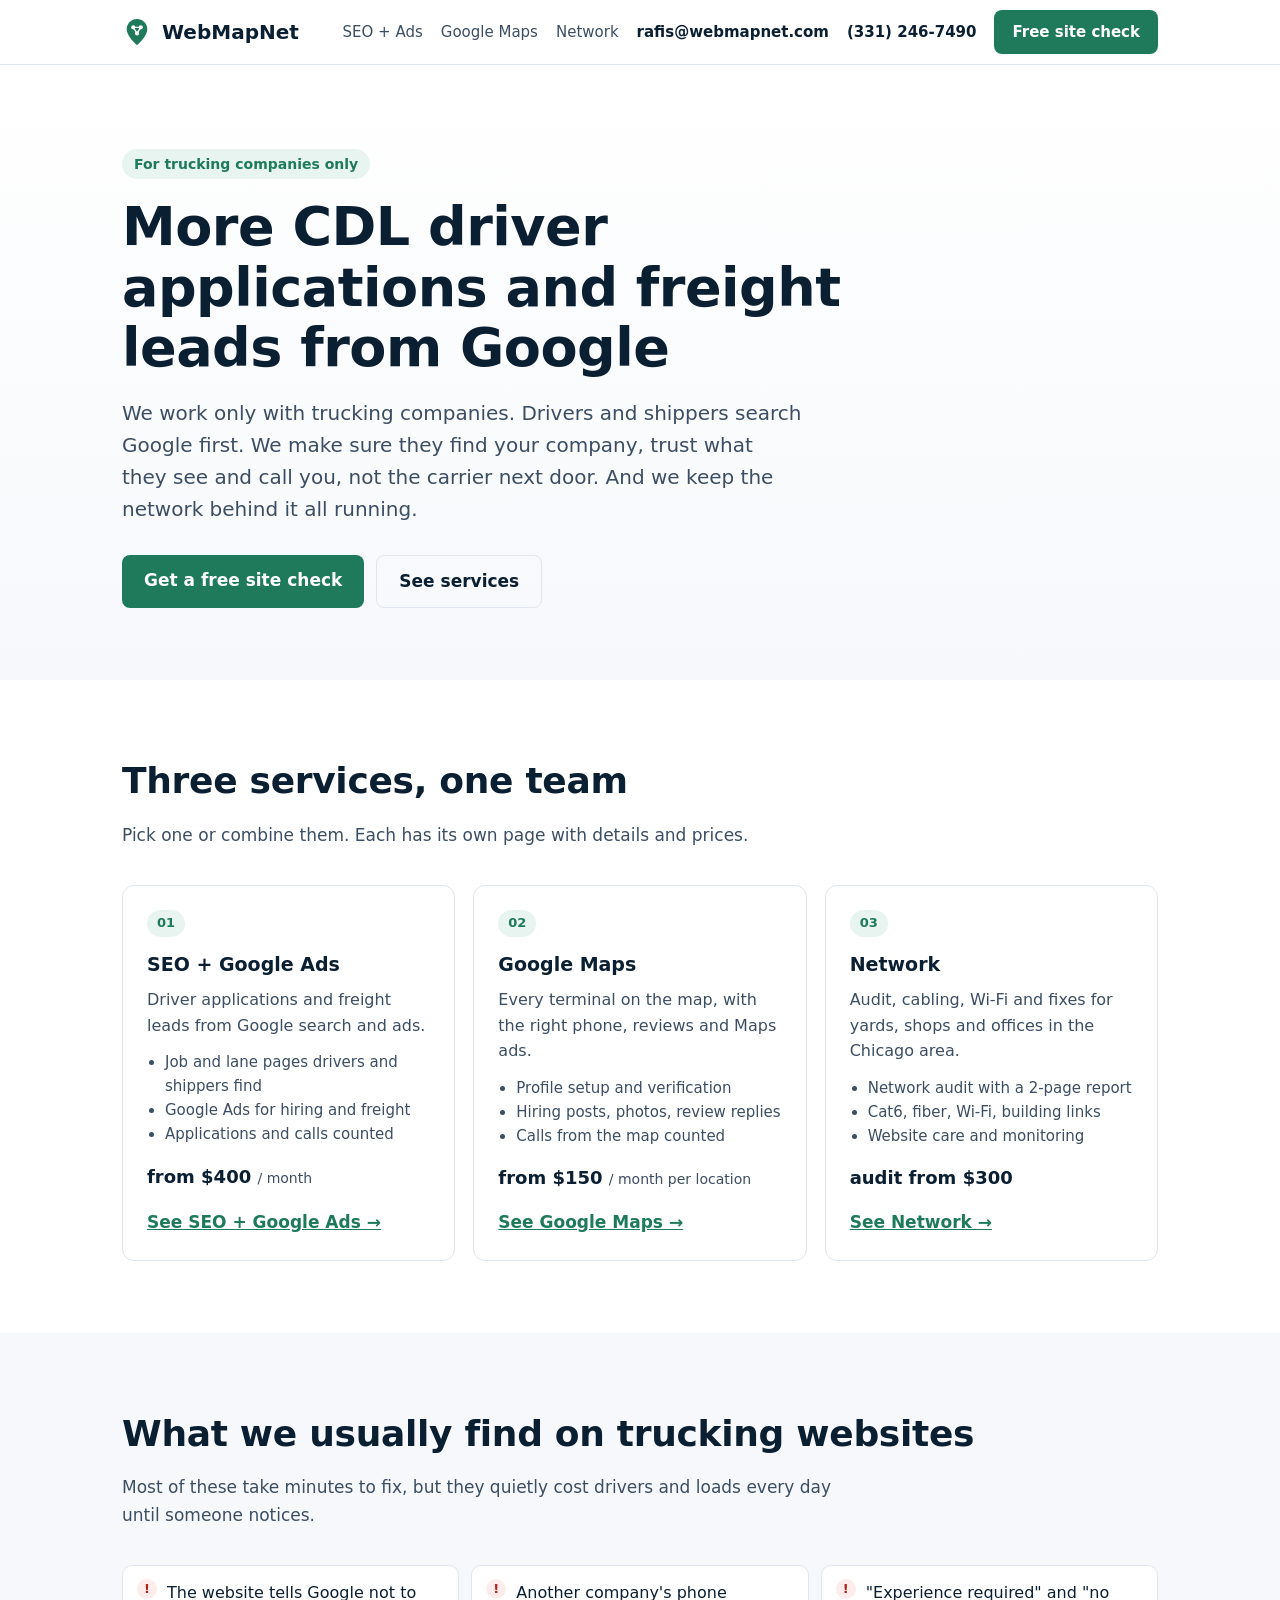
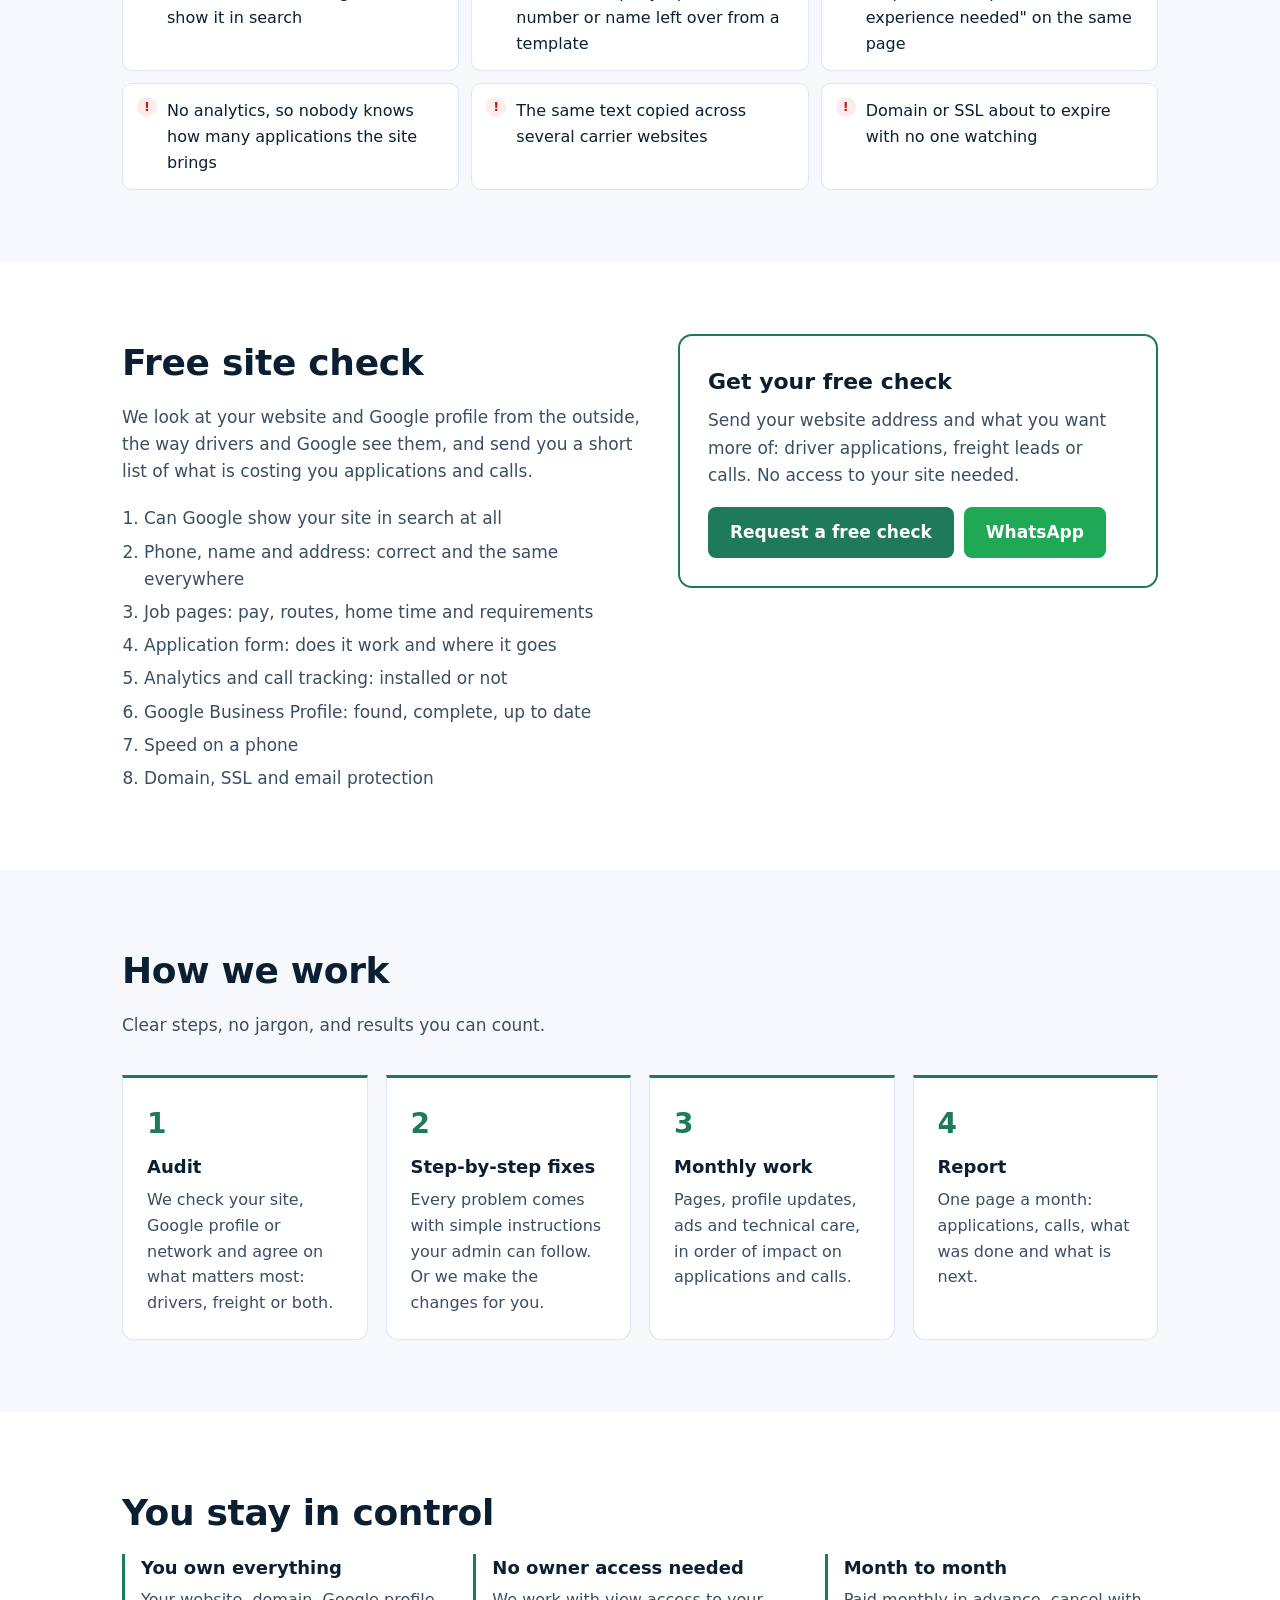
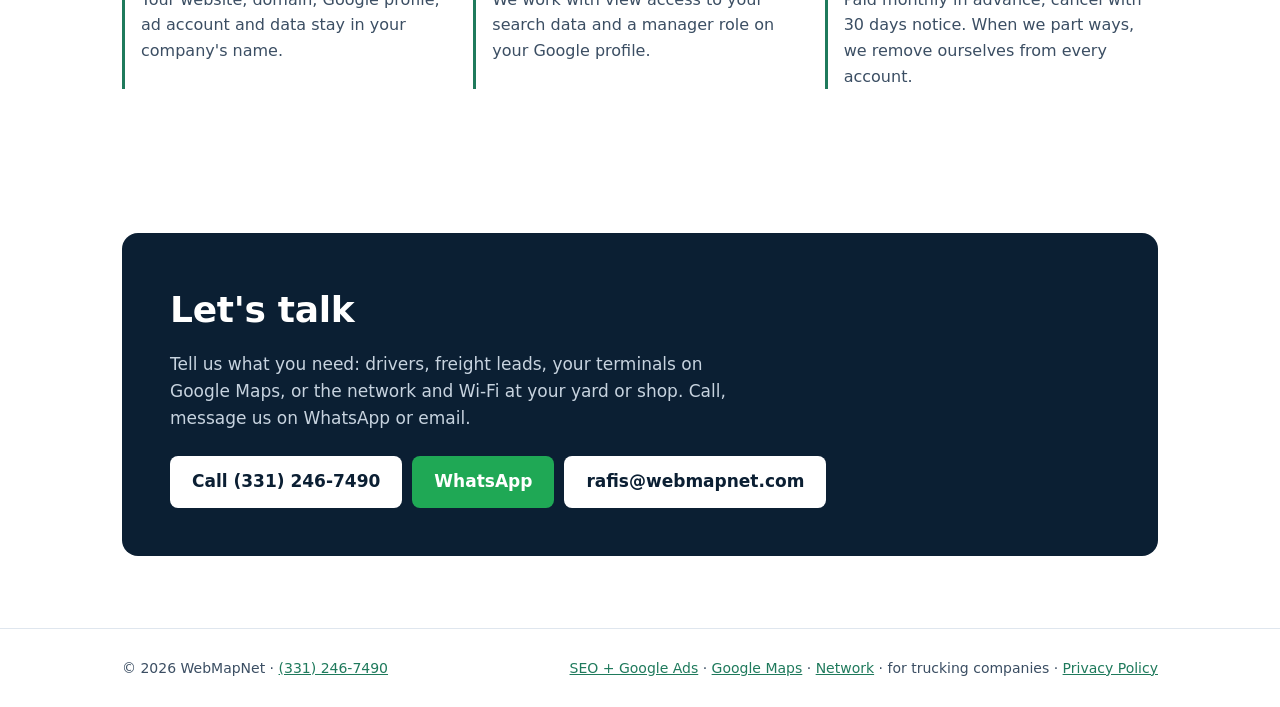
==== index.html @ e7ad620a "Split into 3 service pages (SEO + Google Ads, Google Maps, Network), Google Maps as separate service" ====
<!DOCTYPE html>
<html lang="en">
<head>
<script async src="https://www.googletagmanager.com/gtag/js?id=G-Y533SJLC1R"></script>
<script>
  window.dataLayer = window.dataLayer || [];
  function gtag(){dataLayer.push(arguments);}
  gtag('js', new Date());
  gtag('config', 'G-Y533SJLC1R');
</script>
<meta charset="utf-8">
<meta name="viewport" content="width=device-width, initial-scale=1">
<title>WebMapNet | SEO, Google Ads, Google Maps &amp; Networks for Trucking Companies</title>
<meta name="description" content="SEO and Google Ads, Google Maps profiles and network services for trucking companies. More driver applications, freight leads and calls. Free site check.">
<link rel="canonical" href="https://webmapnet.com/">
<link rel="icon" href="/favicon.svg" type="image/svg+xml">
<link rel="stylesheet" href="/styles.css">
<meta name="theme-color" content="#0b1f33">
<meta property="og:type" content="website">
<meta property="og:url" content="https://webmapnet.com/">
<meta property="og:title" content="WebMapNet | SEO, Google Ads, Google Maps &amp; Networks for Trucking Companies">
<meta property="og:description" content="SEO and Google Ads, Google Maps profiles and network services for trucking companies. More driver applications, freight leads and calls. Free site check.">
<meta name="twitter:card" content="summary">
<script type="application/ld+json">
{
  "@context": "https://schema.org",
  "@type": "ProfessionalService",
  "@id": "https://webmapnet.com/#org",
  "name": "WebMapNet",
  "url": "https://webmapnet.com/",
  "logo": "https://webmapnet.com/favicon.svg",
  "email": "rafis@webmapnet.com",
  "telephone": "+1-331-246-7490",
  "contactPoint": {
    "@type": "ContactPoint",
    "telephone": "+1-331-246-7490",
    "contactType": "sales",
    "availableLanguage": [
      "English",
      "Russian"
    ]
  },
  "description": "Three services for trucking companies: SEO and Google Ads for CDL driver applications and freight leads; Google Maps profiles and Maps ads for terminals; network audits, cabling, Wi-Fi and website care for yards, shops and offices.",
  "areaServed": [
    {
      "@type": "Country",
      "name": "United States"
    },
    {
      "@type": "AdministrativeArea",
      "name": "Chicago metropolitan area, Illinois"
    }
  ],
  "audience": {
    "@type": "BusinessAudience",
    "audienceType": "Trucking companies, motor carriers and owner-operators"
  },
  "knowsAbout": [
    "Trucking company SEO",
    "CDL driver recruiting",
    "Google Ads",
    "Google Business Profile",
    "Google Maps ads",
    "Structured cabling",
    "Wi-Fi networks",
    "Network troubleshooting",
    "Website administration"
  ],
  "makesOffer": [
    {
      "@type": "Offer",
      "itemOffered": {
        "@type": "Service",
        "name": "SEO and Google Ads",
        "url": "https://webmapnet.com/seo-google-ads/"
      }
    },
    {
      "@type": "Offer",
      "itemOffered": {
        "@type": "Service",
        "name": "Google Maps and Google Business Profile",
        "url": "https://webmapnet.com/google-maps/"
      }
    },
    {
      "@type": "Offer",
      "itemOffered": {
        "@type": "Service",
        "name": "Network audit, cabling and Wi-Fi",
        "url": "https://webmapnet.com/network/"
      }
    },
    {
      "@type": "Offer",
      "itemOffered": {
        "@type": "Service",
        "name": "Free site check"
      },
      "price": "0",
      "priceCurrency": "USD"
    }
  ]
}
</script>
</head>
<body>
<header>
  <div class="wrap nav">
    <a class="brand" href="/" aria-label="WebMapNet home">
      <svg viewBox="0 0 32 32" aria-hidden="true"><path d="M16 2c-6.1 0-11 4.8-11 10.8C5 21 16 30 16 30s11-9 11-17.2C27 6.8 22.1 2 16 2z" fill="#1f7a5c"/><circle cx="12" cy="11" r="2.2" fill="#fff"/><circle cx="20" cy="11" r="2.2" fill="#fff"/><circle cx="16" cy="17.5" r="2.2" fill="#fff"/><path d="M12 11h8M12 11l4 6.5M20 11l-4 6.5" stroke="#fff" stroke-width="1.4"/></svg>
      WebMapNet
    </a>
    <nav>
      <a href="/seo-google-ads/">SEO + Ads</a>
      <a href="/google-maps/">Google Maps</a>
      <a href="/network/">Network</a>
      <a class="phone email" href="mailto:rafis@webmapnet.com?subject=Trucking%20marketing">rafis@webmapnet.com</a>
      <a class="phone tel" href="tel:+13312467490">(331) 246-7490</a>
      <a class="btn" href="/#check">Free<span class="long"> site</span> check</a>
    </nav>
  </div>
</header>

<main>
<section class="hero">
  <div class="wrap">
    <span class="eyebrow">For trucking companies only</span>
    <h1>More CDL driver applications and freight leads from Google</h1>
    <p>We work only with trucking companies. Drivers and shippers search Google first. We make sure they find your company, trust what they see and call you, not the carrier next door. And we keep the network behind it all running.</p>
    <div class="ctas">
      <a class="btn" href="#check">Get a free site check</a>
      <a class="btn ghost" href="#services">See services</a>
    </div>
  </div>
</section>

<section id="services">
  <div class="wrap">
    <h2>Three services, one team</h2>
    <p class="lead">Pick one or combine them. Each has its own page with details and prices.</p>
    <div class="grid">
      <div class="card dircard"><span class="tag">01</span><h3>SEO + Google Ads</h3><p>Driver applications and freight leads from Google search and ads.</p><ul><li>Job and lane pages drivers and shippers find</li><li>Google Ads for hiring and freight</li><li>Applications and calls counted</li></ul><div class="price">from $400 <small>/ month</small></div><a class="more" href="/seo-google-ads/">See SEO + Google Ads &rarr;</a></div>
      <div class="card dircard"><span class="tag">02</span><h3>Google Maps</h3><p>Every terminal on the map, with the right phone, reviews and Maps ads.</p><ul><li>Profile setup and verification</li><li>Hiring posts, photos, review replies</li><li>Calls from the map counted</li></ul><div class="price">from $150 <small>/ month per location</small></div><a class="more" href="/google-maps/">See Google Maps &rarr;</a></div>
      <div class="card dircard"><span class="tag">03</span><h3>Network</h3><p>Audit, cabling, Wi-Fi and fixes for yards, shops and offices in the Chicago area.</p><ul><li>Network audit with a 2-page report</li><li>Cat6, fiber, Wi-Fi, building links</li><li>Website care and monitoring</li></ul><div class="price">audit from $300</div><a class="more" href="/network/">See Network &rarr;</a></div>
    </div>
  </div>
</section>

<section class="alt" id="finds">
  <div class="wrap">
    <h2>What we usually find on trucking websites</h2>
    <p class="lead">Most of these take minutes to fix, but they quietly cost drivers and loads every day until someone notices.</p>
    <ul class="finds">
      <li>The website tells Google not to show it in search</li>
      <li>Another company's phone number or name left over from a template</li>
      <li>"Experience required" and "no experience needed" on the same page</li>
      <li>No analytics, so nobody knows how many applications the site brings</li>
      <li>The same text copied across several carrier websites</li>
      <li>Domain or SSL about to expire with no one watching</li>
    </ul>
  </div>
</section>

<section id="check">
  <div class="wrap check">
    <div>
      <h2>Free site check</h2>
      <p class="lead" style="margin-bottom:20px">We look at your website and Google profile from the outside, the way drivers and Google see them, and send you a short list of what is costing you applications and calls.</p>
      <ol>
        <li>Can Google show your site in search at all</li>
        <li>Phone, name and address: correct and the same everywhere</li>
        <li>Job pages: pay, routes, home time and requirements</li>
        <li>Application form: does it work and where it goes</li>
        <li>Analytics and call tracking: installed or not</li>
        <li>Google Business Profile: found, complete, up to date</li>
        <li>Speed on a phone</li>
        <li>Domain, SSL and email protection</li>
      </ol>
    </div>
    <div class="box">
      <h3>Get your free check</h3>
      <p>Send your website address and what you want more of: driver applications, freight leads or calls. No access to your site needed.</p>
      <div class="btns">
        <a class="btn" href="mailto:rafis@webmapnet.com?subject=Free%20site%20check&amp;body=Website%3A%20%0AWhat%20we%20want%20more%20of%3A%20">Request a free check</a>
        <a class="btn wa" href="https://wa.me/13312467490?text=Hi%20WebMapNet%2C%20I%27d%20like%20a%20free%20site%20check.%20Website%3A%20" target="_blank" rel="noopener">WhatsApp</a>
      </div>
    </div>
  </div>
</section>

<section class="alt" id="how">
  <div class="wrap">
    <h2>How we work</h2>
    <p class="lead">Clear steps, no jargon, and results you can count.</p>
    <div class="steps">
      <div class="step"><h3>Audit</h3><p>We check your site, Google profile or network and agree on what matters most: drivers, freight or both.</p></div>
      <div class="step"><h3>Step-by-step fixes</h3><p>Every problem comes with simple instructions your admin can follow. Or we make the changes for you.</p></div>
      <div class="step"><h3>Monthly work</h3><p>Pages, profile updates, ads and technical care, in order of impact on applications and calls.</p></div>
      <div class="step"><h3>Report</h3><p>One page a month: applications, calls, what was done and what is next.</p></div>
    </div>
  </div>
</section>

<section>
  <div class="wrap">
    <h2>You stay in control</h2>
    <div class="promise">
      <div><h3>You own everything</h3><p>Your website, domain, Google profile, ad account and data stay in your company's name.</p></div>
      <div><h3>No owner access needed</h3><p>We work with view access to your search data and a manager role on your Google profile.</p></div>
      <div><h3>Month to month</h3><p>Paid monthly in advance, cancel with 30 days notice. When we part ways, we remove ourselves from every account.</p></div>
    </div>
  </div>
</section>

<section id="contact">
  <div class="wrap">
    <div class="contact">
      <div>
        <h2>Let's talk</h2>
        <p>Tell us what you need: drivers, freight leads, your terminals on Google Maps, or the network and Wi-Fi at your yard or shop. Call, message us on WhatsApp or email.</p>
      </div>
      <div class="btns">
        <a class="btn" href="tel:+13312467490">Call (331) 246-7490</a>
        <a class="btn wa" href="https://wa.me/13312467490?text=Hi%20WebMapNet%2C%20" target="_blank" rel="noopener">WhatsApp</a>
        <a class="btn" href="mailto:rafis@webmapnet.com?subject=Trucking%20marketing">rafis@webmapnet.com</a>
      </div>
    </div>
  </div>
</section>
</main>
<div class="mbar"><a class="btn call" href="tel:+13312467490">Call</a><a class="btn wa" href="https://wa.me/13312467490?text=Hi%20WebMapNet%2C%20" target="_blank" rel="noopener">WhatsApp</a><a class="btn ghost" href="mailto:rafis@webmapnet.com?subject=Trucking%20marketing">Email</a></div>

<footer>
  <div class="wrap">
    <span>&copy; 2026 WebMapNet &middot; <a href="tel:+13312467490">(331) 246-7490</a></span>
    <span><a href="/seo-google-ads/">SEO + Google Ads</a> &middot; <a href="/google-maps/">Google Maps</a> &middot; <a href="/network/">Network</a> &middot; for trucking companies &middot; <a href="/privacy">Privacy Policy</a></span>
  </div>
</footer>
<script src="/site.js" defer></script>
</body>
</html>
---- styles.css ----
:root{--ink:#0b1f33;--ink2:#3b4e63;--line:#dfe6ee;--bg:#f6f8fb;--acc:#1f7a5c;--acc2:#e8f4ef;--w:1080px}
*{box-sizing:border-box}
html{scroll-behavior:smooth}
body{margin:0;font:17px/1.6 system-ui,-apple-system,"Segoe UI",Roboto,Helvetica,Arial,sans-serif;color:var(--ink);background:#fff}
a{color:var(--acc)}
.wrap{max-width:var(--w);margin:0 auto;padding:0 22px}
header{position:sticky;top:0;background:rgba(255,255,255,.95);border-bottom:1px solid var(--line);z-index:5}
.nav{display:flex;align-items:center;justify-content:space-between;height:64px}
.brand{display:flex;align-items:center;gap:10px;font-weight:700;font-size:20px;color:var(--ink);text-decoration:none}
.brand svg{width:30px;height:30px}
.nav nav a{color:var(--ink2);text-decoration:none;margin-left:18px;font-size:15px}
.nav nav a.btn{color:#fff}
.btn{display:inline-block;background:var(--acc);color:#fff;text-decoration:none;padding:12px 22px;border-radius:8px;font-weight:600}
.btn.ghost{background:transparent;color:var(--ink);border:1px solid var(--line)}
.hero{padding:84px 0 72px;background:linear-gradient(180deg,#fff 0%,var(--bg) 100%)}
.eyebrow{display:inline-block;font-size:14px;font-weight:600;color:var(--acc);background:var(--acc2);border-radius:20px;padding:4px 12px;margin-bottom:18px}
.hero h1{font-size:clamp(34px,5vw,54px);line-height:1.12;margin:0 0 18px;max-width:840px;letter-spacing:-.5px}
.hero p{font-size:20px;color:var(--ink2);max-width:680px;margin:0 0 30px}
.hero .ctas{display:flex;gap:12px;flex-wrap:wrap}
section{padding:72px 0}
section.alt{background:var(--bg)}
h2{font-size:clamp(26px,3.4vw,36px);margin:0 0 12px;letter-spacing:-.3px}
.lead{color:var(--ink2);max-width:720px;margin:0 0 36px}
.grid{display:grid;gap:18px;grid-template-columns:repeat(auto-fit,minmax(min(290px,100%),1fr))}
.card{background:#fff;border:1px solid var(--line);border-radius:12px;padding:24px;display:flex;flex-direction:column}
.card h3{margin:0 0 8px;font-size:19px}
.card p{margin:0;color:var(--ink2);font-size:16px}
.card ul{margin:12px 0 0;padding-left:18px;color:var(--ink2);font-size:15px}
.card .price{margin-top:auto;padding-top:16px;font-weight:700;font-size:18px}
.card .price small{font-weight:400;color:var(--ink2);font-size:14px}
.grid.tight{grid-template-columns:repeat(auto-fit,minmax(min(185px,100%),1fr));gap:14px}
.grid.tight .card{padding:20px}
.dirs{display:grid;gap:16px;grid-template-columns:repeat(auto-fit,minmax(min(250px,100%),1fr));margin-top:44px}
.dir{display:block;background:#fff;border:1px solid var(--line);border-radius:14px;padding:22px;text-decoration:none;color:var(--ink)}
.dir:hover{border-color:var(--acc)}
.dir b{display:block;font-size:19px;margin:6px 0 4px}
.dir span{color:var(--ink2);font-size:15px}
.dir i{font-style:normal;font-size:13px;font-weight:700;color:var(--acc)}
.dirhead{display:flex;align-items:baseline;gap:12px;margin-bottom:4px}
.dirhead .num{font-weight:700;color:var(--acc);font-size:15px;white-space:nowrap}
.btn.wa{background:#1fa855}
.btn.call{background:var(--ink)}
.btns{display:flex;flex-wrap:wrap;gap:10px}
.nav .phone{color:var(--ink);font-weight:600}
.contact .btns .btn{background:#fff;color:var(--ink)}
.contact .btns .btn.wa{background:#1fa855;color:#fff}
.mbar{display:none}
@media (max-width:720px){.mbar{display:flex;position:fixed;left:0;right:0;bottom:0;z-index:10;gap:8px;padding:10px 12px calc(10px + env(safe-area-inset-bottom));background:rgba(255,255,255,.97);border-top:1px solid var(--line)}.mbar a{flex:1;background-clip:padding-box;text-align:center;padding:12px 0}body{padding-bottom:72px}}
.card.featured{border:2px solid var(--acc)}
.tag{align-self:flex-start;font-size:13px;font-weight:600;color:var(--acc);background:var(--acc2);border-radius:20px;padding:3px 10px;margin-bottom:12px}
.sub{font-size:20px;margin:40px 0 16px}
.steps{counter-reset:s;display:grid;gap:18px;grid-template-columns:repeat(auto-fit,minmax(min(220px,100%),1fr))}
.step{padding:24px;border-top:3px solid var(--acc);background:#fff;border-radius:0 0 12px 12px;border-left:1px solid var(--line);border-right:1px solid var(--line);border-bottom:1px solid var(--line)}
.step:before{counter-increment:s;content:counter(s);font-weight:700;color:var(--acc);font-size:28px;display:block;margin-bottom:6px}
.step h3{margin:0 0 6px;font-size:18px}
.step p{margin:0;color:var(--ink2);font-size:16px}
.finds{display:grid;gap:12px;grid-template-columns:repeat(auto-fit,minmax(min(300px,100%),1fr));padding:0;margin:0;list-style:none}
.finds li{background:#fff;border:1px solid var(--line);border-radius:10px;padding:14px 16px 14px 44px;position:relative;font-size:16px}
.finds li:before{content:"!";position:absolute;left:14px;top:13px;width:20px;height:20px;border-radius:50%;background:#fdecec;color:#b42318;font-weight:700;font-size:13px;text-align:center;line-height:20px}
.check{display:grid;gap:28px;grid-template-columns:1.1fr 1fr;align-items:start}
.check ol{margin:0;padding-left:22px;color:var(--ink2)}
.check ol li{margin-bottom:6px}
.check .box{background:#fff;border:2px solid var(--acc);border-radius:14px;padding:28px}
.check .box h3{margin:0 0 8px;font-size:22px}
.check .box p{color:var(--ink2);margin:0 0 18px}
.promise{display:grid;gap:18px;grid-template-columns:repeat(auto-fit,minmax(min(240px,100%),1fr))}
.promise div{padding-left:16px;border-left:3px solid var(--acc)}
.promise h3{margin:0 0 4px;font-size:18px}
.promise p{margin:0;color:var(--ink2);font-size:16px}
.note{color:var(--ink2);font-size:15px;margin-top:18px}
.contact{background:var(--ink);color:#fff;border-radius:16px;padding:48px;display:flex;flex-wrap:wrap;gap:24px;align-items:center;justify-content:space-between}
.contact h2{color:#fff}
.contact p{color:#c7d3df;margin:0;max-width:560px}
.contact .btn{background:#fff;color:var(--ink)}
footer{padding:28px 0;color:var(--ink2);font-size:14px;border-top:1px solid var(--line)}
footer .wrap{display:flex;justify-content:space-between;flex-wrap:wrap;gap:10px}
@media (max-width:800px){.check{grid-template-columns:1fr}}
.nav nav{display:flex;align-items:center;white-space:nowrap}
.nav nav a{padding:10px 0}
.nav nav a.btn{padding:10px 18px}
@media (max-width:1180px){.nav .email{display:none}}
@media (max-width:980px){.nav nav a:not(.btn):not(.tel){display:none}}
@media (max-width:720px){.nav nav a.tel{display:none}.nav nav a.btn{padding:9px 14px;font-size:14px}.brand{font-size:18px}.hero .ctas .btn{flex:1 1 auto;text-align:center}.contact .btns{width:100%}.contact .btns .btn{flex:1 1 auto;text-align:center}}
@media (max-width:380px){.nav .long{display:none}.wrap{padding:0 16px}.mbar{gap:6px;padding-left:8px;padding-right:8px}.mbar a{font-size:15px}.contact{padding:24px}.card{padding:20px}}
@media (max-width:720px){.hero{padding:56px 0 48px}section{padding:52px 0}.contact{padding:32px}}
.nav nav a.on{color:var(--acc);font-weight:600}
.phero{padding:64px 0 48px;background:linear-gradient(180deg,#fff 0%,var(--bg) 100%)}
.phero h1{font-size:clamp(30px,4.4vw,46px);line-height:1.15;margin:0 0 16px;max-width:860px;letter-spacing:-.4px}
.phero p{font-size:19px;color:var(--ink2);max-width:700px;margin:0 0 26px}
.crumbs{font-size:14px;color:var(--ink2);margin-bottom:18px}
.crumbs a{color:var(--ink2)}
.faq details{background:#fff;border:1px solid var(--line);border-radius:10px;padding:16px 20px;margin-bottom:10px}
.faq summary{cursor:pointer;font-weight:600;font-size:17px}
.faq details p{margin:10px 0 0;color:var(--ink2)}
.dircard{display:flex;flex-direction:column}
.dircard .more{margin-top:auto;padding-top:16px;font-weight:600}
.dircard ul{margin:12px 0 0}
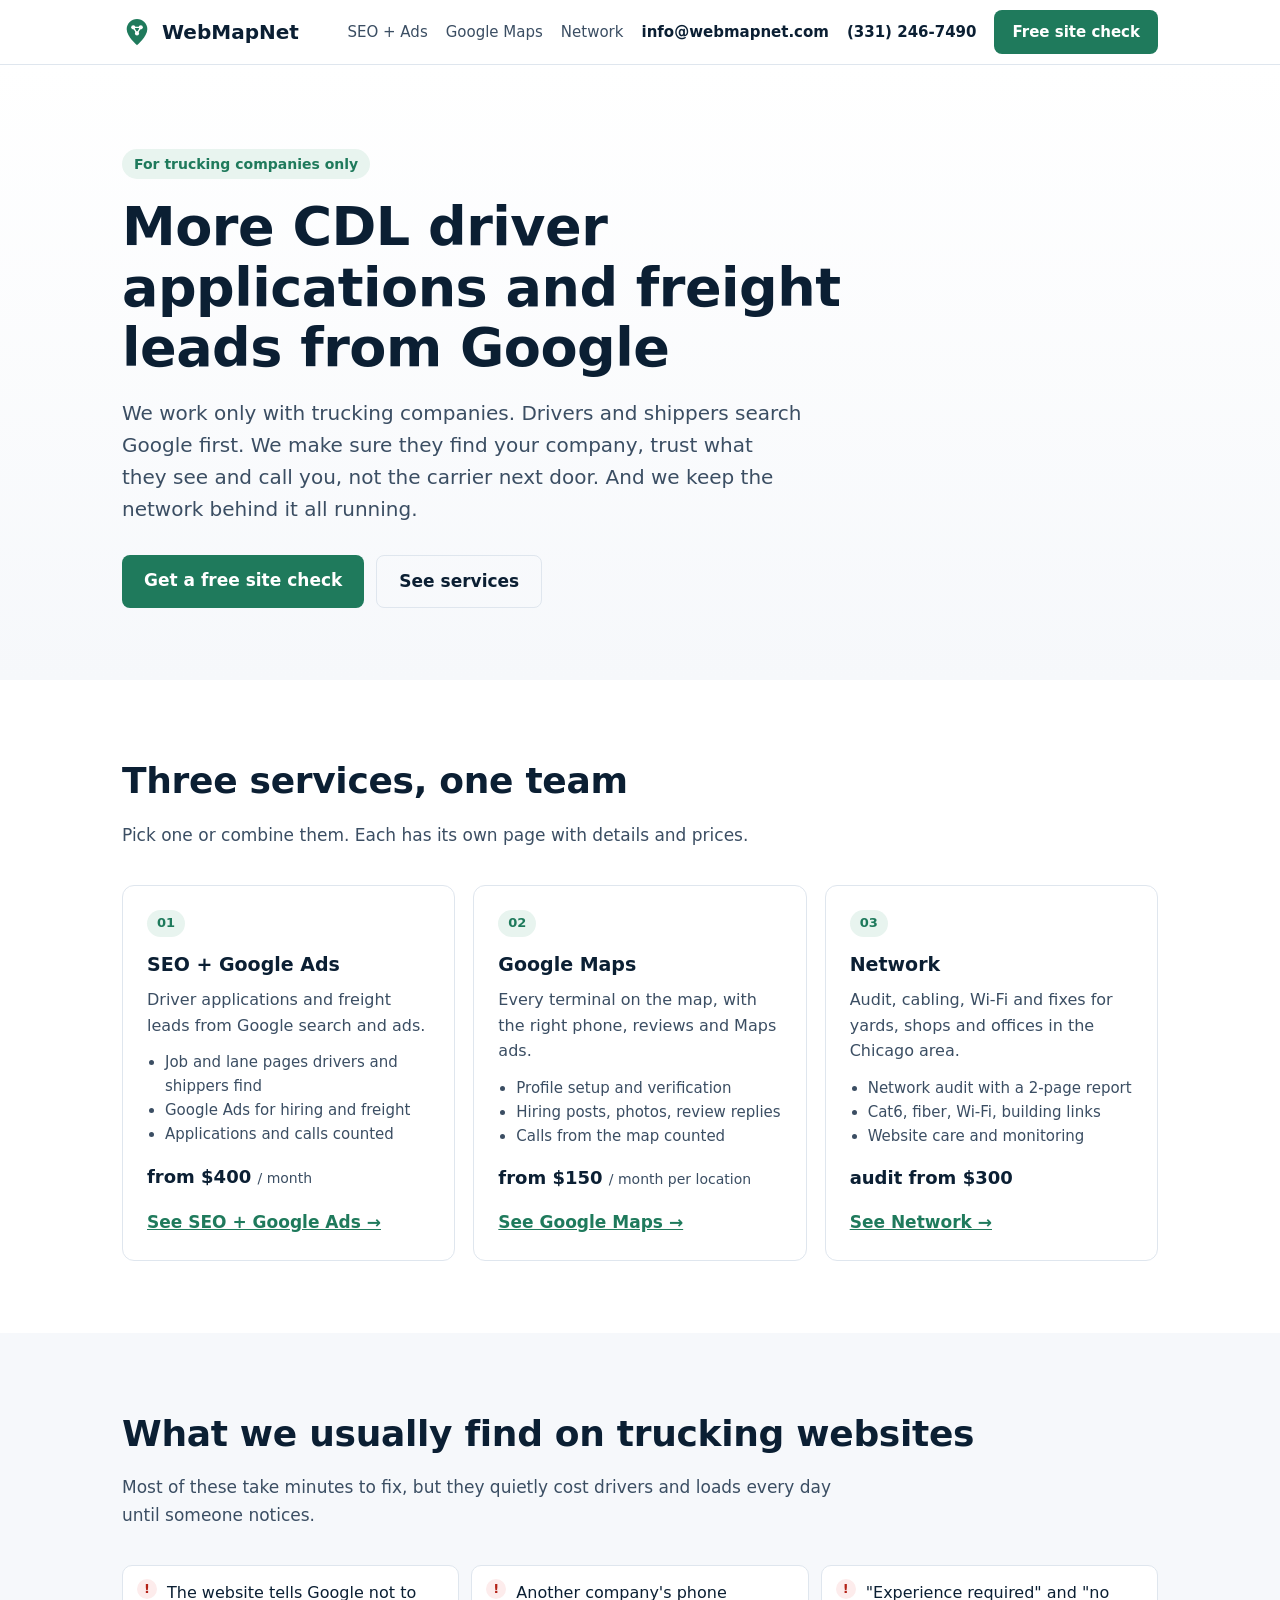
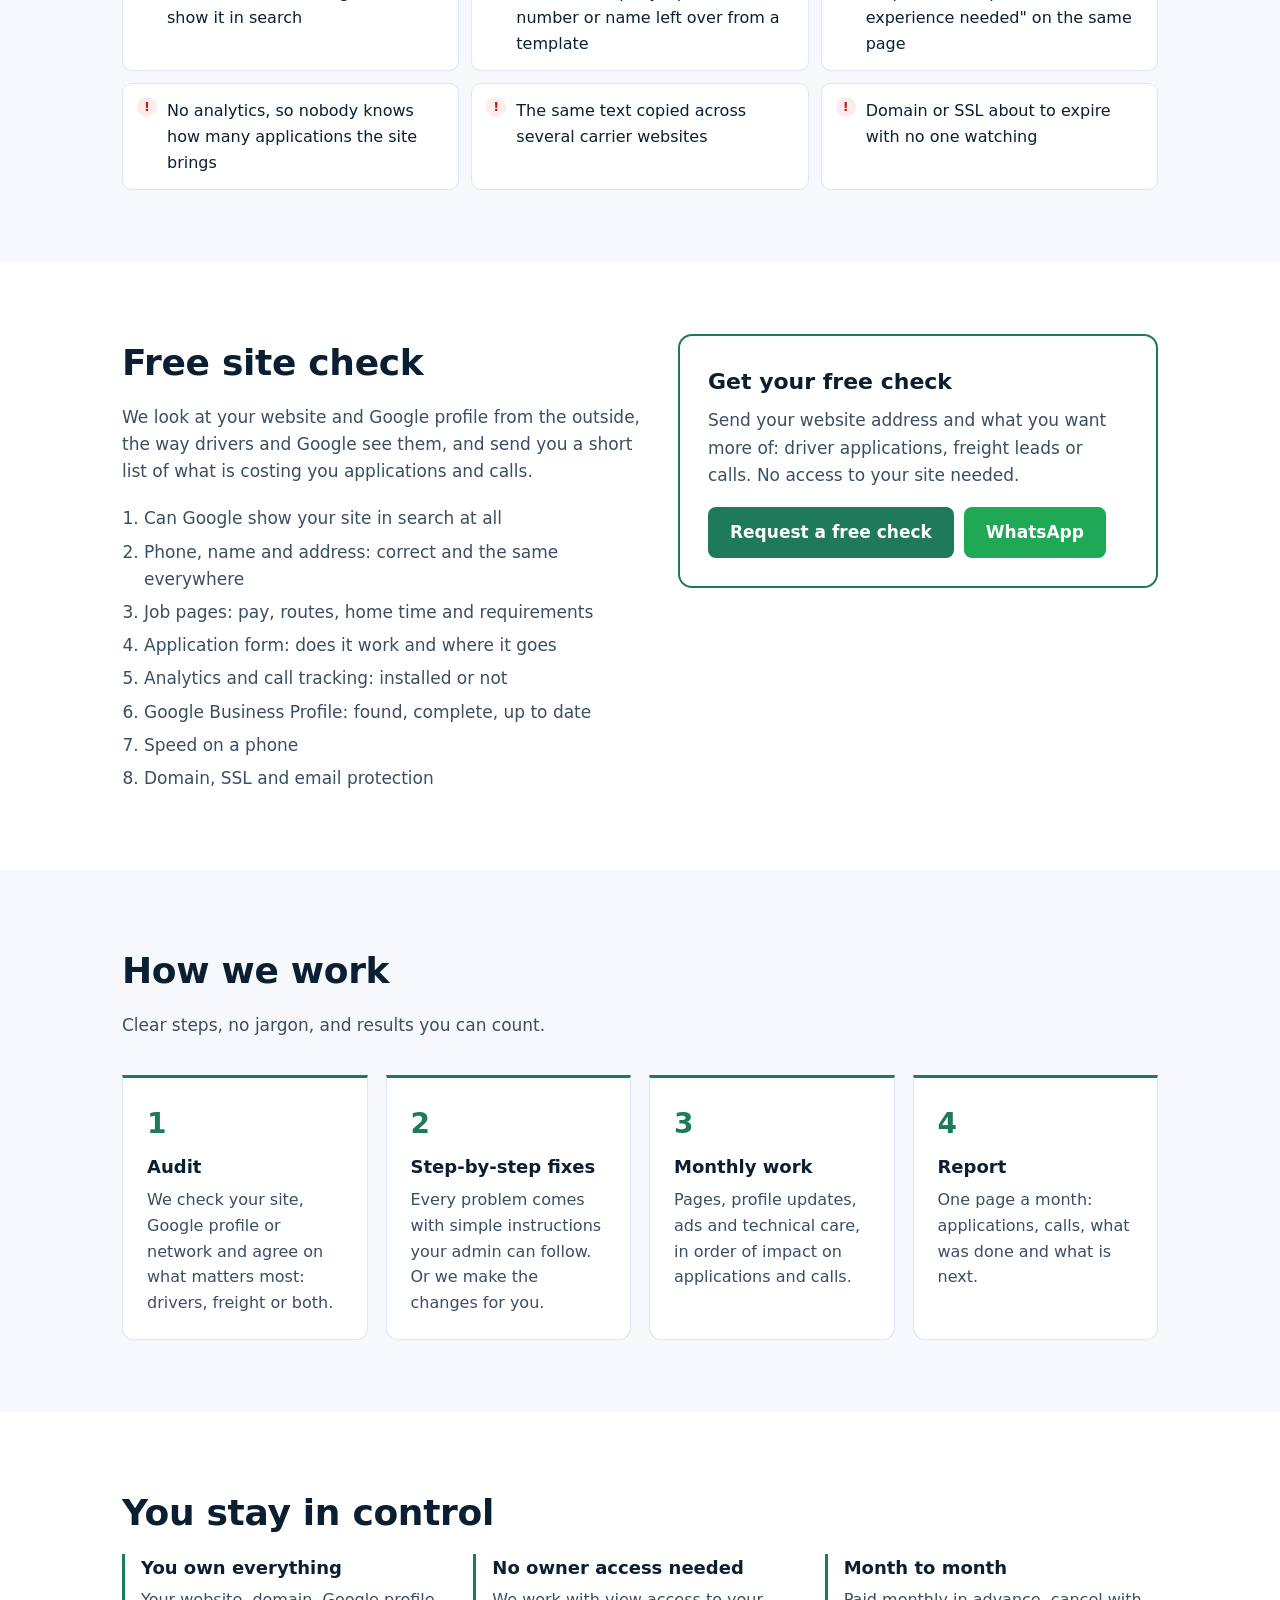
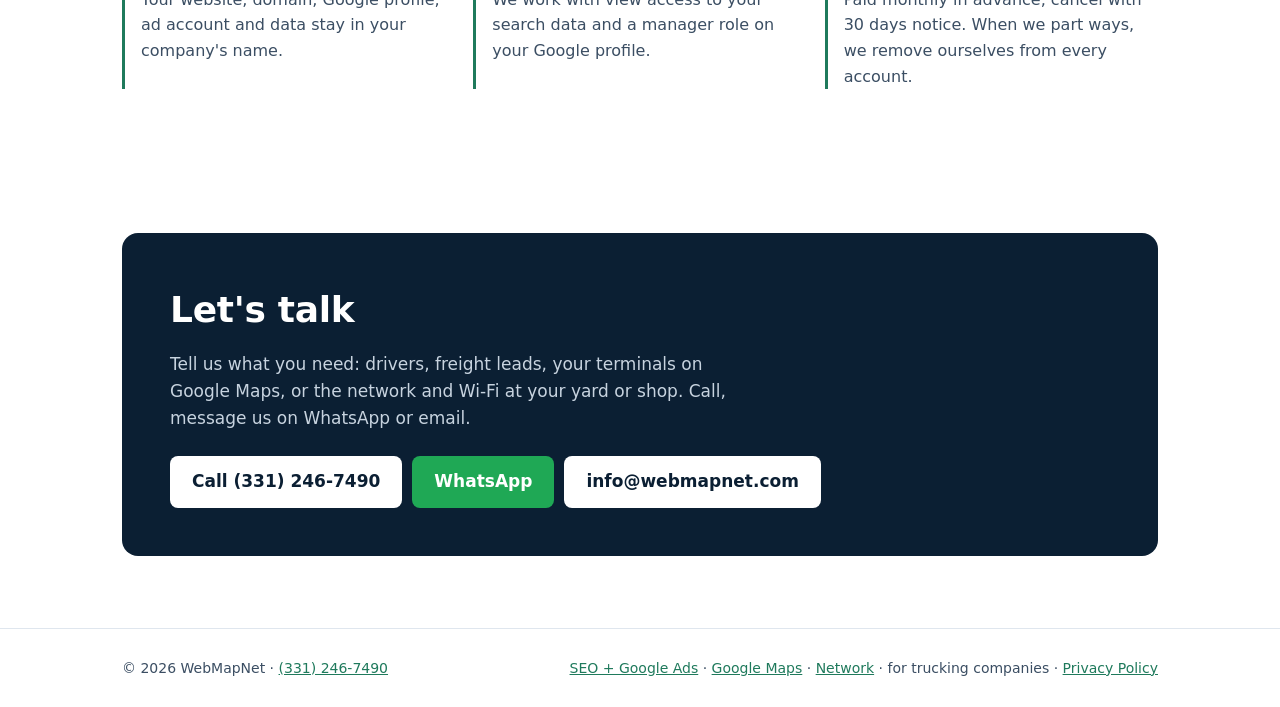
==== commit 5d7c337b: "Use info@webmapnet.com as the site contact email Co-Authored-By: Claude Opus 5.5 <noreply@anthropic." ====
--- a/index.html
+++ b/index.html
@@ -29,7 +29,7 @@
   "name": "WebMapNet",
   "url": "https://webmapnet.com/",
   "logo": "https://webmapnet.com/favicon.svg",
-  "email": "rafis@webmapnet.com",
+  "email": "info@webmapnet.com",
   "telephone": "+1-331-246-7490",
   "contactPoint": {
     "@type": "ContactPoint",
@@ -115,7 +115,7 @@
       <a href="/seo-google-ads/">SEO + Ads</a>
       <a href="/google-maps/">Google Maps</a>
       <a href="/network/">Network</a>
-      <a class="phone email" href="mailto:rafis@webmapnet.com?subject=Trucking%20marketing">rafis@webmapnet.com</a>
+      <a class="phone email" href="mailto:info@webmapnet.com?subject=Trucking%20marketing">info@webmapnet.com</a>
       <a class="phone tel" href="tel:+13312467490">(331) 246-7490</a>
       <a class="btn" href="/#check">Free<span class="long"> site</span> check</a>
     </nav>
@@ -182,7 +182,7 @@
       <h3>Get your free check</h3>
       <p>Send your website address and what you want more of: driver applications, freight leads or calls. No access to your site needed.</p>
       <div class="btns">
-        <a class="btn" href="mailto:rafis@webmapnet.com?subject=Free%20site%20check&amp;body=Website%3A%20%0AWhat%20we%20want%20more%20of%3A%20">Request a free check</a>
+        <a class="btn" href="mailto:info@webmapnet.com?subject=Free%20site%20check&amp;body=Website%3A%20%0AWhat%20we%20want%20more%20of%3A%20">Request a free check</a>
         <a class="btn wa" href="https://wa.me/13312467490?text=Hi%20WebMapNet%2C%20I%27d%20like%20a%20free%20site%20check.%20Website%3A%20" target="_blank" rel="noopener">WhatsApp</a>
       </div>
     </div>
@@ -223,13 +223,13 @@
       <div class="btns">
         <a class="btn" href="tel:+13312467490">Call (331) 246-7490</a>
         <a class="btn wa" href="https://wa.me/13312467490?text=Hi%20WebMapNet%2C%20" target="_blank" rel="noopener">WhatsApp</a>
-        <a class="btn" href="mailto:rafis@webmapnet.com?subject=Trucking%20marketing">rafis@webmapnet.com</a>
+        <a class="btn" href="mailto:info@webmapnet.com?subject=Trucking%20marketing">info@webmapnet.com</a>
       </div>
     </div>
   </div>
 </section>
 </main>
-<div class="mbar"><a class="btn call" href="tel:+13312467490">Call</a><a class="btn wa" href="https://wa.me/13312467490?text=Hi%20WebMapNet%2C%20" target="_blank" rel="noopener">WhatsApp</a><a class="btn ghost" href="mailto:rafis@webmapnet.com?subject=Trucking%20marketing">Email</a></div>
+<div class="mbar"><a class="btn call" href="tel:+13312467490">Call</a><a class="btn wa" href="https://wa.me/13312467490?text=Hi%20WebMapNet%2C%20" target="_blank" rel="noopener">WhatsApp</a><a class="btn ghost" href="mailto:info@webmapnet.com?subject=Trucking%20marketing">Email</a></div>
 
 <footer>
   <div class="wrap">
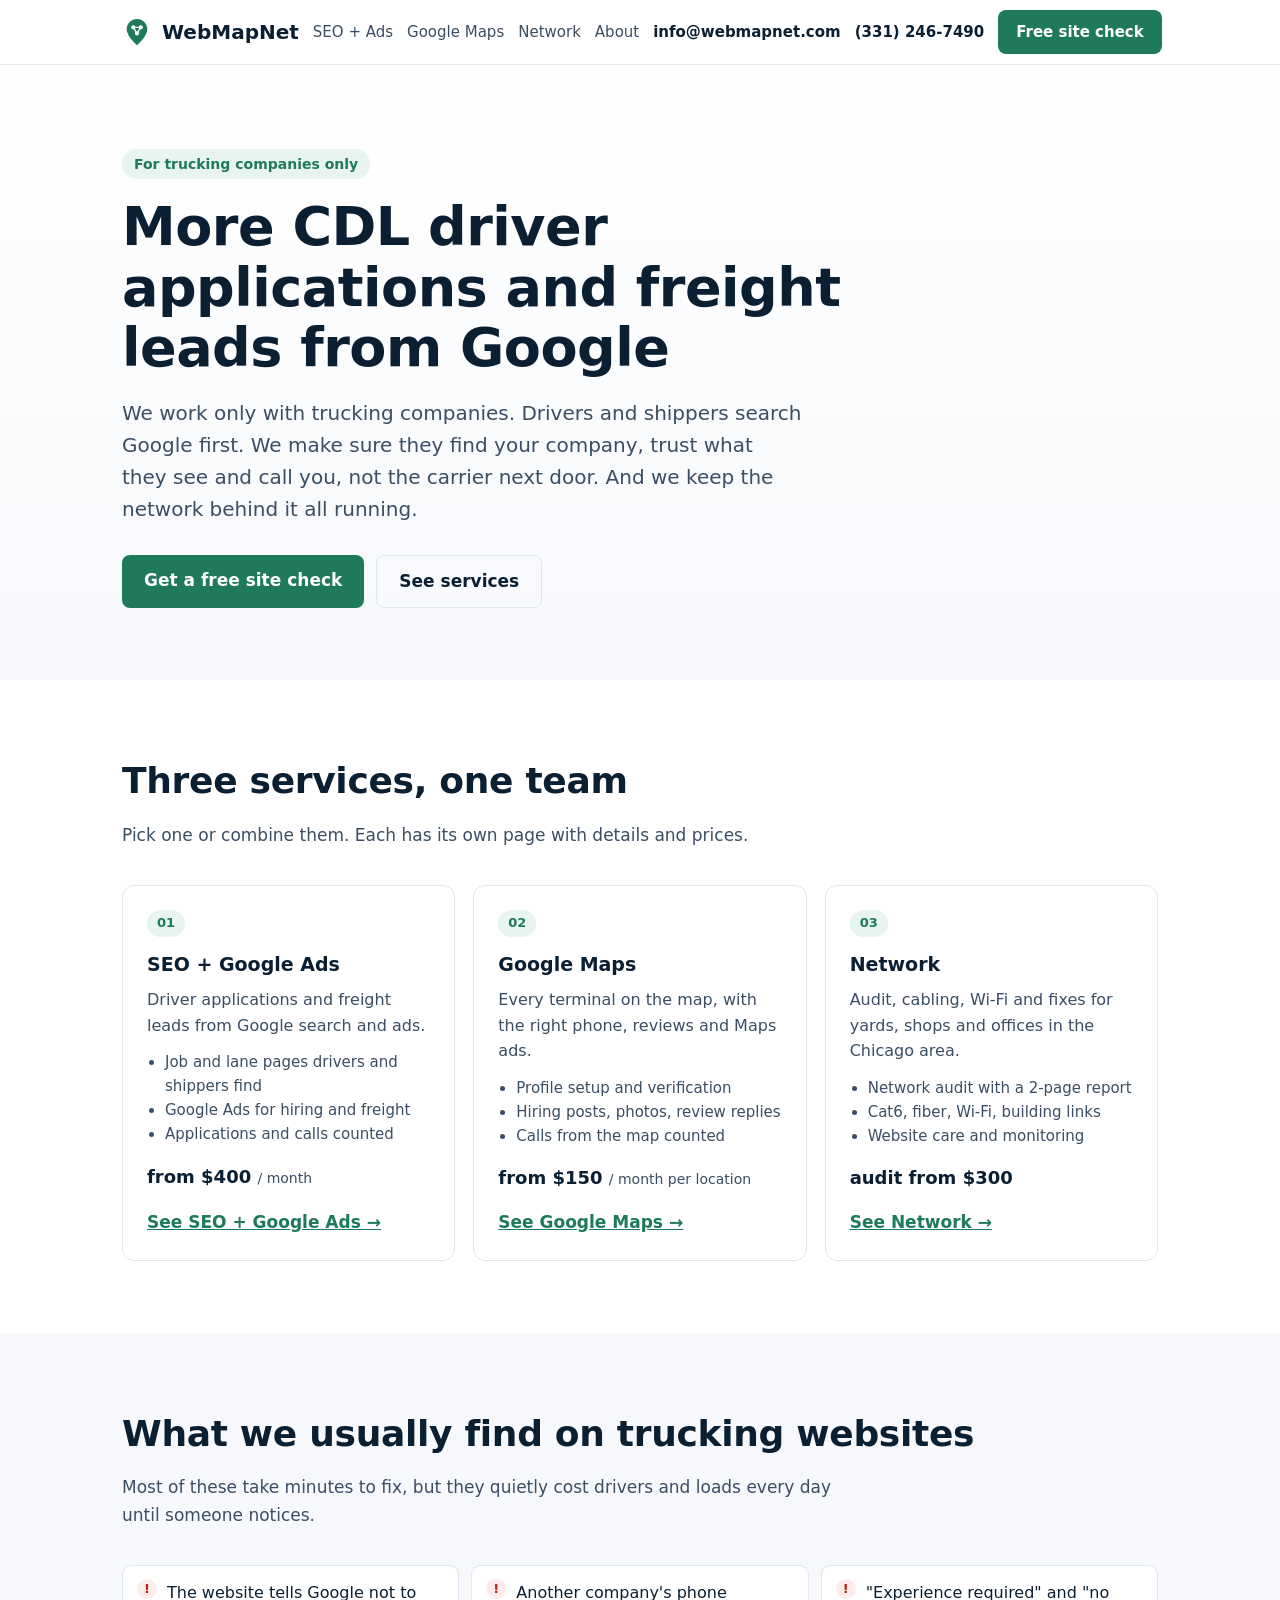
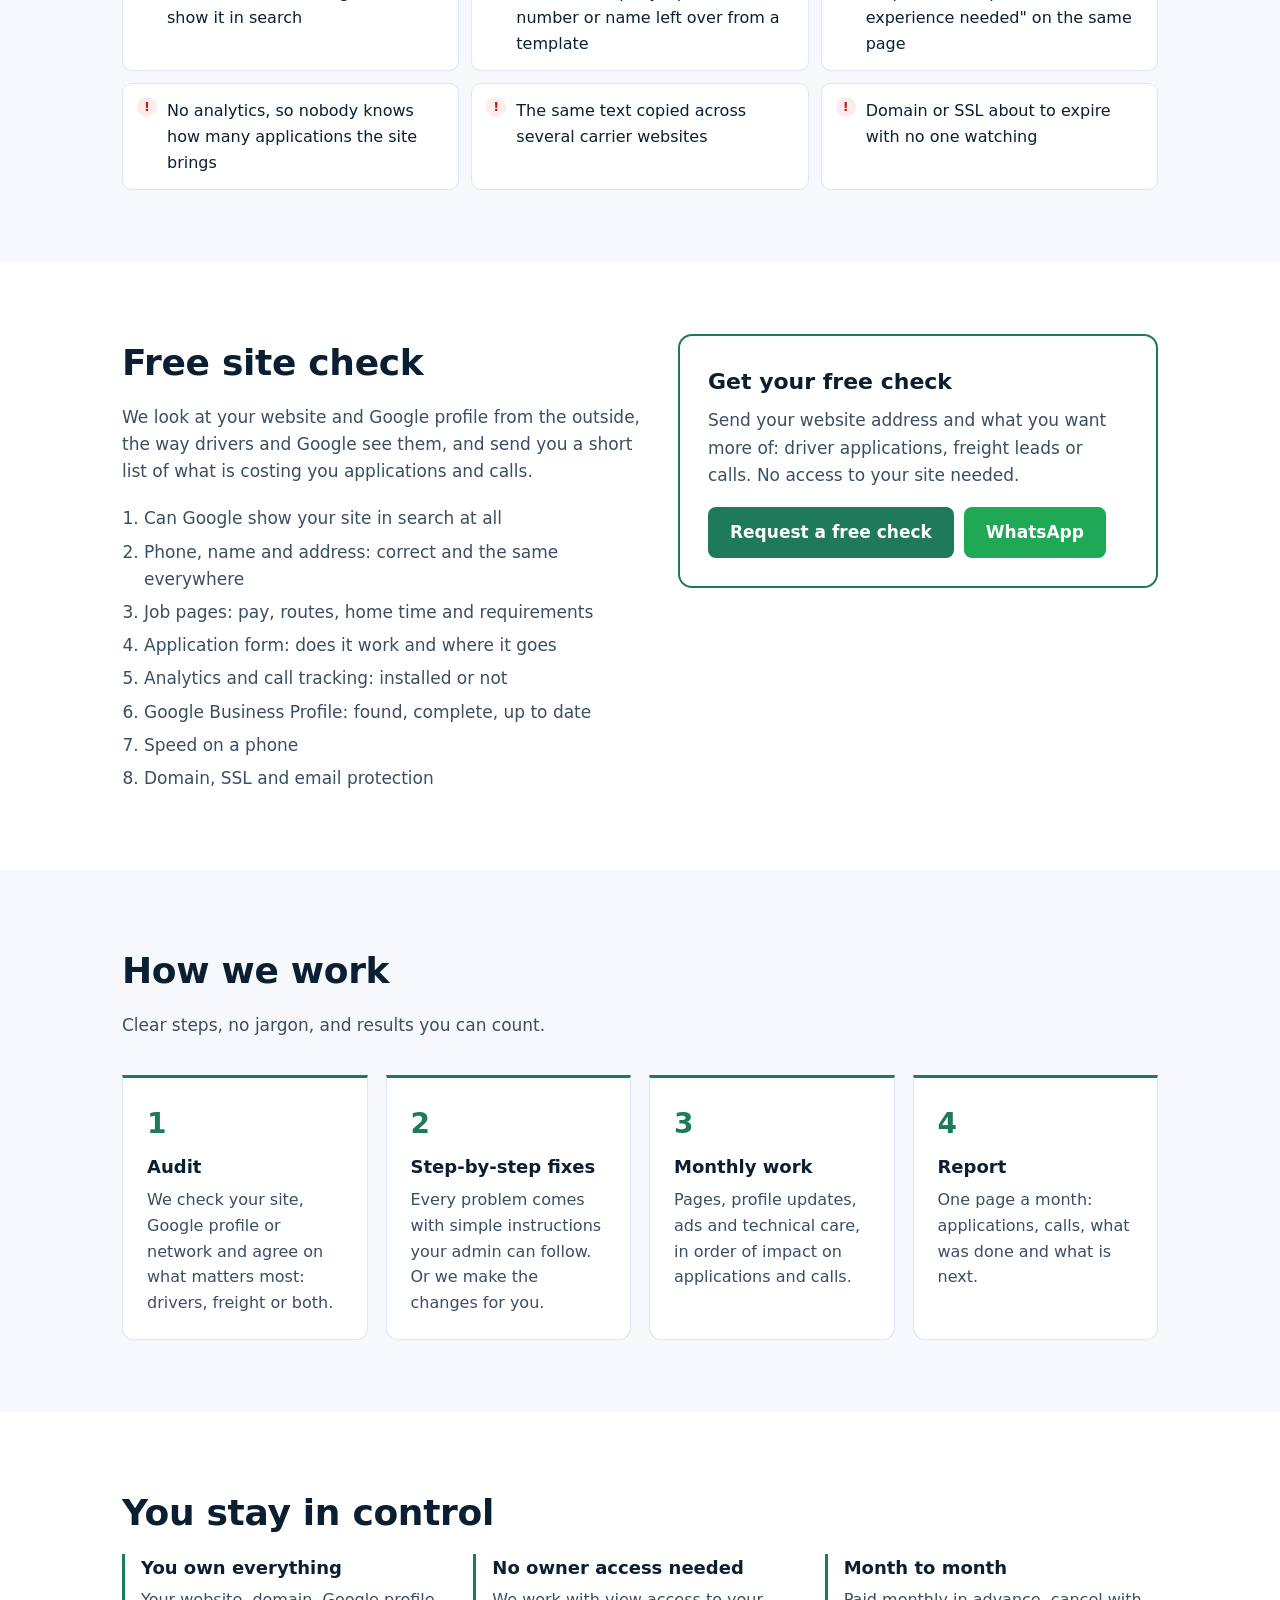
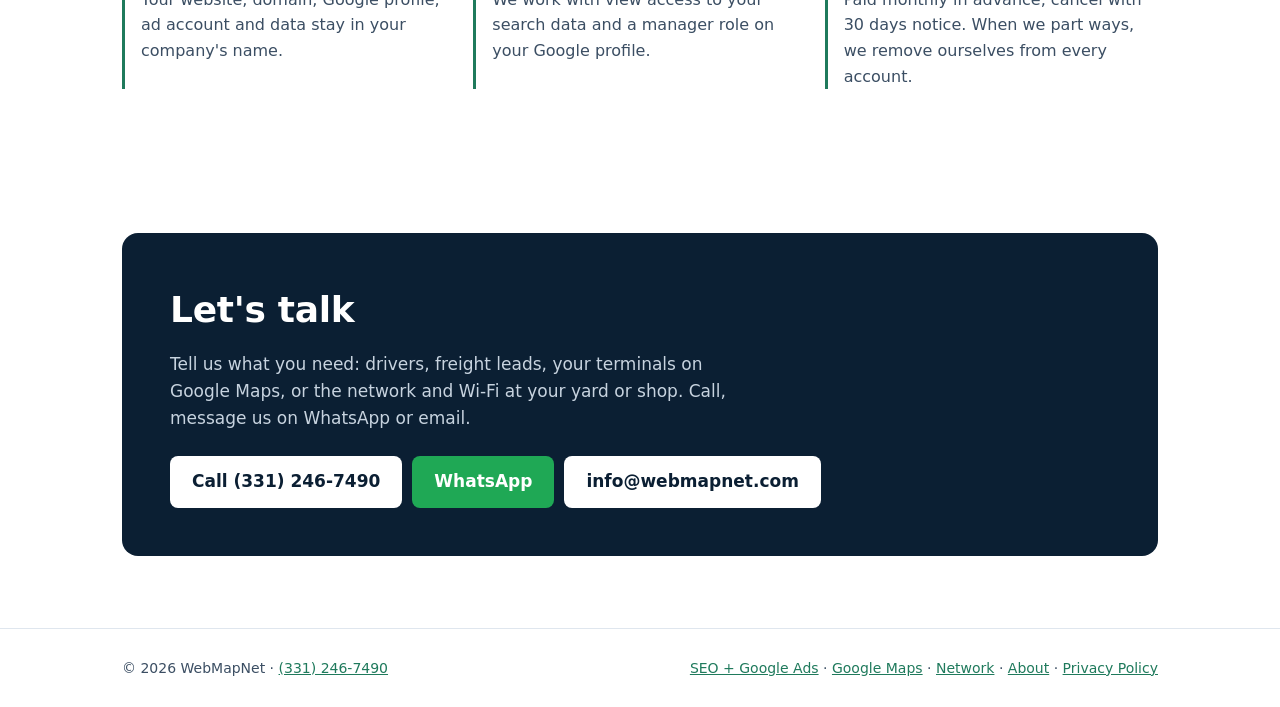
==== commit 7aed0c50: "Add About page (experience and real numbers), About link in nav, footer and sitemap Co-Authored-By: " ====
--- a/index.html
+++ b/index.html
@@ -115,6 +115,7 @@
       <a href="/seo-google-ads/">SEO + Ads</a>
       <a href="/google-maps/">Google Maps</a>
       <a href="/network/">Network</a>
+      <a href="/about/">About</a>
       <a class="phone email" href="mailto:info@webmapnet.com?subject=Trucking%20marketing">info@webmapnet.com</a>
       <a class="phone tel" href="tel:+13312467490">(331) 246-7490</a>
       <a class="btn" href="/#check">Free<span class="long"> site</span> check</a>
@@ -234,7 +235,7 @@
 <footer>
   <div class="wrap">
     <span>&copy; 2026 WebMapNet &middot; <a href="tel:+13312467490">(331) 246-7490</a></span>
-    <span><a href="/seo-google-ads/">SEO + Google Ads</a> &middot; <a href="/google-maps/">Google Maps</a> &middot; <a href="/network/">Network</a> &middot; for trucking companies &middot; <a href="/privacy">Privacy Policy</a></span>
+    <span><a href="/seo-google-ads/">SEO + Google Ads</a> &middot; <a href="/google-maps/">Google Maps</a> &middot; <a href="/network/">Network</a> &middot; <a href="/about/">About</a> &middot; <a href="/privacy">Privacy Policy</a></span>
   </div>
 </footer>
 <script src="/site.js" defer></script>
--- a/styles.css
+++ b/styles.css
@@ -95,3 +95,6 @@
 .dircard{display:flex;flex-direction:column}
 .dircard .more{margin-top:auto;padding-top:16px;font-weight:600}
 .dircard ul{margin:12px 0 0}
+.finds.plain li{padding-left:16px}
+.finds.plain li:before{content:none}
+@media (max-width:1280px){.nav nav a{margin-left:14px}}
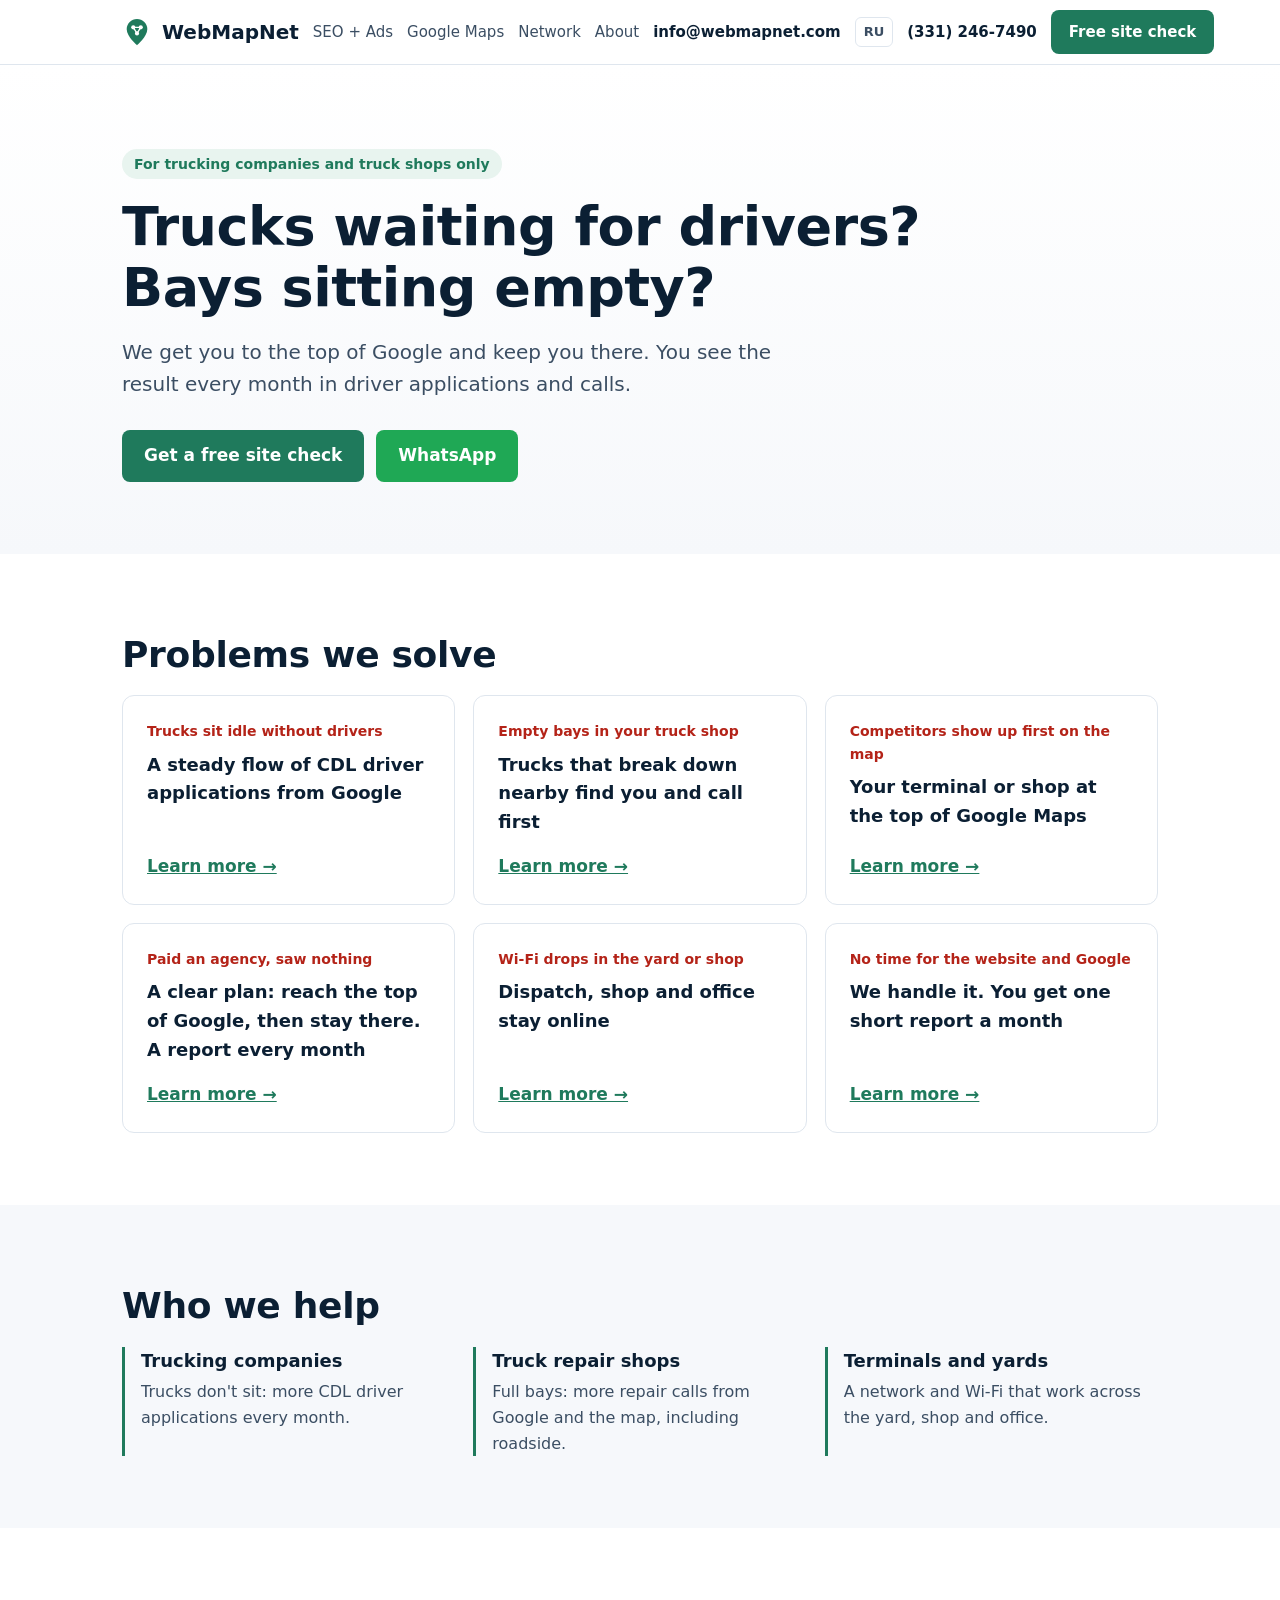
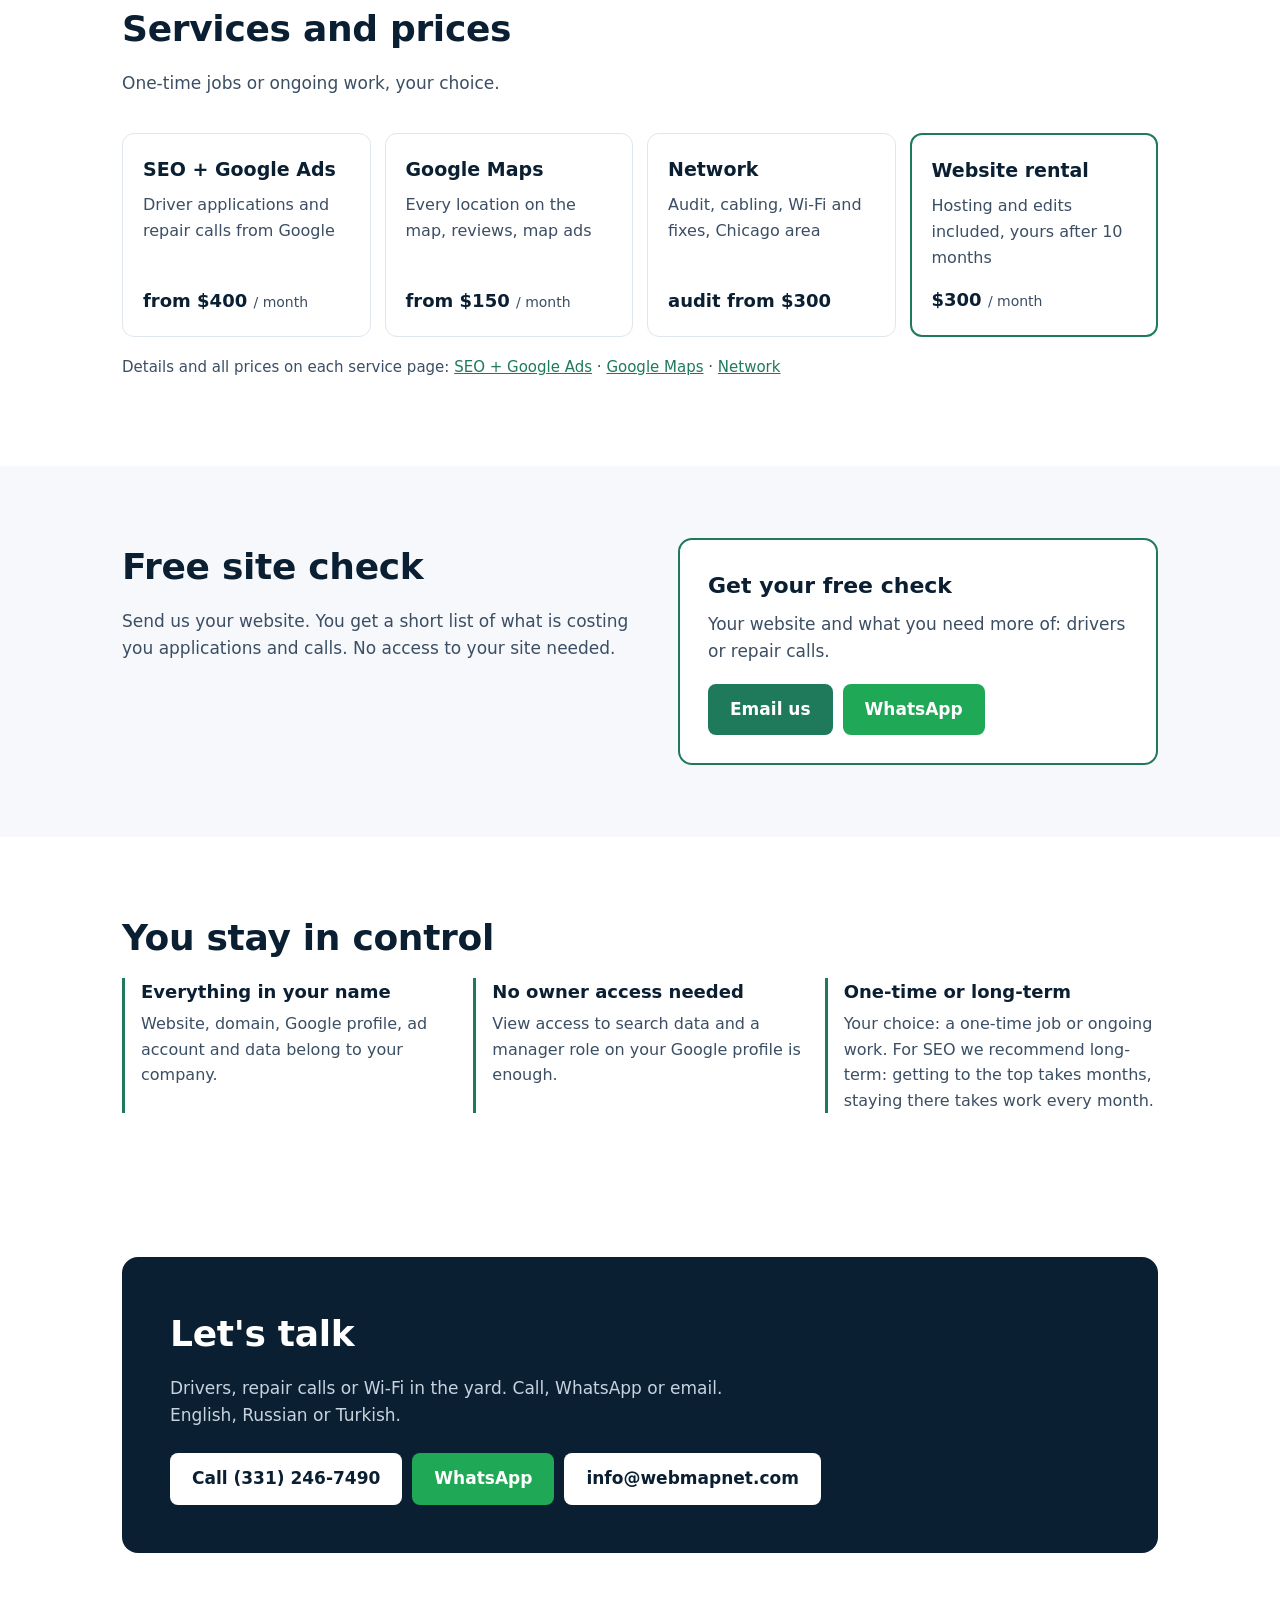
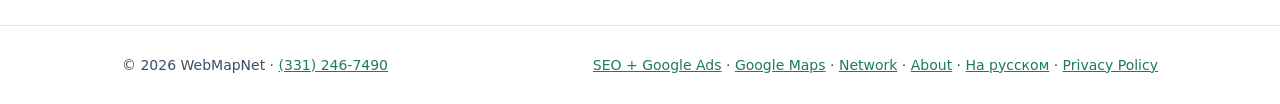
==== commit 9d387a0a: "Short problem-first copy, Russian page /ru/, truck repair shops, website rental, no loads - Pages re" ====
--- a/index.html
+++ b/index.html
@@ -10,16 +10,19 @@
 </script>
 <meta charset="utf-8">
 <meta name="viewport" content="width=device-width, initial-scale=1">
-<title>WebMapNet | SEO, Google Ads, Google Maps &amp; Networks for Trucking Companies</title>
-<meta name="description" content="SEO and Google Ads, Google Maps profiles and network services for trucking companies. More driver applications, freight leads and calls. Free site check.">
+<title>WebMapNet | More Drivers and Repair Calls for Trucking Companies</title>
+<meta name="description" content="Trucks waiting for drivers? Empty bays? We help trucking companies and truck shops get more CDL driver applications and repair calls from Google. Free site check.">
 <link rel="canonical" href="https://webmapnet.com/">
+<link rel="alternate" hreflang="en" href="https://webmapnet.com/">
+<link rel="alternate" hreflang="ru" href="https://webmapnet.com/ru/">
+<link rel="alternate" hreflang="x-default" href="https://webmapnet.com/">
 <link rel="icon" href="/favicon.svg" type="image/svg+xml">
 <link rel="stylesheet" href="/styles.css">
 <meta name="theme-color" content="#0b1f33">
 <meta property="og:type" content="website">
 <meta property="og:url" content="https://webmapnet.com/">
-<meta property="og:title" content="WebMapNet | SEO, Google Ads, Google Maps &amp; Networks for Trucking Companies">
-<meta property="og:description" content="SEO and Google Ads, Google Maps profiles and network services for trucking companies. More driver applications, freight leads and calls. Free site check.">
+<meta property="og:title" content="WebMapNet | More Drivers and Repair Calls for Trucking Companies">
+<meta property="og:description" content="Trucks waiting for drivers? Empty bays? We help trucking companies and truck shops get more CDL driver applications and repair calls from Google. Free site check.">
 <meta name="twitter:card" content="summary">
 <script type="application/ld+json">
 {
@@ -37,10 +40,11 @@
     "contactType": "sales",
     "availableLanguage": [
       "English",
-      "Russian"
+      "Russian",
+      "Turkish"
     ]
   },
-  "description": "Three services for trucking companies: SEO and Google Ads for CDL driver applications and freight leads; Google Maps profiles and Maps ads for terminals; network audits, cabling, Wi-Fi and website care for yards, shops and offices.",
+  "description": "More CDL drivers and more repair calls for trucking companies and truck shops: Google, Google Maps, websites and networks.",
   "areaServed": [
     {
       "@type": "Country",
@@ -53,19 +57,8 @@
   ],
   "audience": {
     "@type": "BusinessAudience",
-    "audienceType": "Trucking companies, motor carriers and owner-operators"
+    "audienceType": "Trucking companies, motor carriers and truck repair shops"
   },
-  "knowsAbout": [
-    "Trucking company SEO",
-    "CDL driver recruiting",
-    "Google Ads",
-    "Google Business Profile",
-    "Google Maps ads",
-    "Structured cabling",
-    "Wi-Fi networks",
-    "Network troubleshooting",
-    "Website administration"
-  ],
   "makesOffer": [
     {
       "@type": "Offer",
@@ -79,7 +72,7 @@
       "@type": "Offer",
       "itemOffered": {
         "@type": "Service",
-        "name": "Google Maps and Google Business Profile",
+        "name": "Google Maps",
         "url": "https://webmapnet.com/google-maps/"
       }
     },
@@ -87,8 +80,21 @@
       "@type": "Offer",
       "itemOffered": {
         "@type": "Service",
-        "name": "Network audit, cabling and Wi-Fi",
+        "name": "Network",
         "url": "https://webmapnet.com/network/"
+      }
+    },
+    {
+      "@type": "Offer",
+      "itemOffered": {
+        "@type": "Service",
+        "name": "Website rental"
+      },
+      "priceSpecification": {
+        "@type": "UnitPriceSpecification",
+        "price": "300",
+        "priceCurrency": "USD",
+        "unitText": "MONTH"
       }
     },
     {
@@ -117,6 +123,7 @@
       <a href="/network/">Network</a>
       <a href="/about/">About</a>
       <a class="phone email" href="mailto:info@webmapnet.com?subject=Trucking%20marketing">info@webmapnet.com</a>
+      <a class="lang" href="/ru/" hreflang="ru" lang="ru">RU</a>
       <a class="phone tel" href="tel:+13312467490">(331) 246-7490</a>
       <a class="btn" href="/#check">Free<span class="long"> site</span> check</a>
     </nav>
@@ -126,90 +133,79 @@
 <main>
 <section class="hero">
   <div class="wrap">
-    <span class="eyebrow">For trucking companies only</span>
-    <h1>More CDL driver applications and freight leads from Google</h1>
-    <p>We work only with trucking companies. Drivers and shippers search Google first. We make sure they find your company, trust what they see and call you, not the carrier next door. And we keep the network behind it all running.</p>
-    <div class="ctas">
+    <span class="eyebrow">For trucking companies and truck shops only</span>
+    <h1>Trucks waiting for drivers? Bays sitting empty?</h1>
+    <p>We get you to the top of Google and keep you there. You see the result every month in driver applications and calls.</p>
+    <div class="ctas btns">
       <a class="btn" href="#check">Get a free site check</a>
-      <a class="btn ghost" href="#services">See services</a>
-    </div>
-  </div>
-</section>
-
-<section id="services">
-  <div class="wrap">
-    <h2>Three services, one team</h2>
-    <p class="lead">Pick one or combine them. Each has its own page with details and prices.</p>
+      <a class="btn wa" href="https://wa.me/13312467490?text=Hi%20WebMapNet%2C%20" target="_blank" rel="noopener">WhatsApp</a>
+    </div>
+  </div>
+</section>
+
+<section id="problems">
+  <div class="wrap">
+    <h2>Problems we solve</h2>
     <div class="grid">
-      <div class="card dircard"><span class="tag">01</span><h3>SEO + Google Ads</h3><p>Driver applications and freight leads from Google search and ads.</p><ul><li>Job and lane pages drivers and shippers find</li><li>Google Ads for hiring and freight</li><li>Applications and calls counted</li></ul><div class="price">from $400 <small>/ month</small></div><a class="more" href="/seo-google-ads/">See SEO + Google Ads &rarr;</a></div>
-      <div class="card dircard"><span class="tag">02</span><h3>Google Maps</h3><p>Every terminal on the map, with the right phone, reviews and Maps ads.</p><ul><li>Profile setup and verification</li><li>Hiring posts, photos, review replies</li><li>Calls from the map counted</li></ul><div class="price">from $150 <small>/ month per location</small></div><a class="more" href="/google-maps/">See Google Maps &rarr;</a></div>
-      <div class="card dircard"><span class="tag">03</span><h3>Network</h3><p>Audit, cabling, Wi-Fi and fixes for yards, shops and offices in the Chicago area.</p><ul><li>Network audit with a 2-page report</li><li>Cat6, fiber, Wi-Fi, building links</li><li>Website care and monitoring</li></ul><div class="price">audit from $300</div><a class="more" href="/network/">See Network &rarr;</a></div>
-    </div>
-  </div>
-</section>
-
-<section class="alt" id="finds">
-  <div class="wrap">
-    <h2>What we usually find on trucking websites</h2>
-    <p class="lead">Most of these take minutes to fix, but they quietly cost drivers and loads every day until someone notices.</p>
-    <ul class="finds">
-      <li>The website tells Google not to show it in search</li>
-      <li>Another company's phone number or name left over from a template</li>
-      <li>"Experience required" and "no experience needed" on the same page</li>
-      <li>No analytics, so nobody knows how many applications the site brings</li>
-      <li>The same text copied across several carrier websites</li>
-      <li>Domain or SSL about to expire with no one watching</li>
-    </ul>
-  </div>
-</section>
-
-<section id="check">
+      <div class="card prob dircard"><p class="pq">Trucks sit idle without drivers</p><h3>A steady flow of CDL driver applications from Google</h3><a class="more" href="/seo-google-ads/">Learn more &rarr;</a></div>
+      <div class="card prob dircard"><p class="pq">Empty bays in your truck shop</p><h3>Trucks that break down nearby find you and call first</h3><a class="more" href="/google-maps/">Learn more &rarr;</a></div>
+      <div class="card prob dircard"><p class="pq">Competitors show up first on the map</p><h3>Your terminal or shop at the top of Google Maps</h3><a class="more" href="/google-maps/">Learn more &rarr;</a></div>
+      <div class="card prob dircard"><p class="pq">Paid an agency, saw nothing</p><h3>A clear plan: reach the top of Google, then stay there. A report every month</h3><a class="more" href="/seo-google-ads/">Learn more &rarr;</a></div>
+      <div class="card prob dircard"><p class="pq">Wi-Fi drops in the yard or shop</p><h3>Dispatch, shop and office stay online</h3><a class="more" href="/network/">Learn more &rarr;</a></div>
+      <div class="card prob dircard"><p class="pq">No time for the website and Google</p><h3>We handle it. You get one short report a month</h3><a class="more" href="/seo-google-ads/">Learn more &rarr;</a></div>
+    </div>
+  </div>
+</section>
+
+<section class="alt" id="who">
+  <div class="wrap">
+    <h2>Who we help</h2>
+    <div class="promise">
+      <div><h3>Trucking companies</h3><p>Trucks don't sit: more CDL driver applications every month.</p></div>
+      <div><h3>Truck repair shops</h3><p>Full bays: more repair calls from Google and the map, including roadside.</p></div>
+      <div><h3>Terminals and yards</h3><p>A network and Wi-Fi that work across the yard, shop and office.</p></div>
+    </div>
+  </div>
+</section>
+
+<section id="pricing">
+  <div class="wrap">
+    <h2>Services and prices</h2>
+    <p class="lead">One-time jobs or ongoing work, your choice.</p>
+    <div class="grid tight">
+      <div class="card"><h3>SEO + Google Ads</h3><p>Driver applications and repair calls from Google</p><div class="price">from $400 <small>/ month</small></div></div>
+      <div class="card"><h3>Google Maps</h3><p>Every location on the map, reviews, map ads</p><div class="price">from $150 <small>/ month</small></div></div>
+      <div class="card"><h3>Network</h3><p>Audit, cabling, Wi-Fi and fixes, Chicago area</p><div class="price">audit from $300</div></div>
+      <div class="card featured"><h3>Website rental</h3><p>Hosting and edits included, yours after 10 months</p><div class="price">$300 <small>/ month</small></div></div>
+    </div>
+    <p class="note">Details and all prices on each service page: <a href="/seo-google-ads/">SEO + Google Ads</a> &middot; <a href="/google-maps/">Google Maps</a> &middot; <a href="/network/">Network</a></p>
+  </div>
+</section>
+
+<section class="alt" id="check">
   <div class="wrap check">
     <div>
       <h2>Free site check</h2>
-      <p class="lead" style="margin-bottom:20px">We look at your website and Google profile from the outside, the way drivers and Google see them, and send you a short list of what is costing you applications and calls.</p>
-      <ol>
-        <li>Can Google show your site in search at all</li>
-        <li>Phone, name and address: correct and the same everywhere</li>
-        <li>Job pages: pay, routes, home time and requirements</li>
-        <li>Application form: does it work and where it goes</li>
-        <li>Analytics and call tracking: installed or not</li>
-        <li>Google Business Profile: found, complete, up to date</li>
-        <li>Speed on a phone</li>
-        <li>Domain, SSL and email protection</li>
-      </ol>
+      <p class="lead">Send us your website. You get a short list of what is costing you applications and calls. No access to your site needed.</p>
     </div>
     <div class="box">
       <h3>Get your free check</h3>
-      <p>Send your website address and what you want more of: driver applications, freight leads or calls. No access to your site needed.</p>
+      <p>Your website and what you need more of: drivers or repair calls.</p>
       <div class="btns">
-        <a class="btn" href="mailto:info@webmapnet.com?subject=Free%20site%20check&amp;body=Website%3A%20%0AWhat%20we%20want%20more%20of%3A%20">Request a free check</a>
+        <a class="btn" href="mailto:info@webmapnet.com?subject=Free%20site%20check&amp;body=Website%3A%20%0AWhat%20we%20want%20more%20of%3A%20">Email us</a>
         <a class="btn wa" href="https://wa.me/13312467490?text=Hi%20WebMapNet%2C%20I%27d%20like%20a%20free%20site%20check.%20Website%3A%20" target="_blank" rel="noopener">WhatsApp</a>
       </div>
     </div>
   </div>
 </section>
 
-<section class="alt" id="how">
-  <div class="wrap">
-    <h2>How we work</h2>
-    <p class="lead">Clear steps, no jargon, and results you can count.</p>
-    <div class="steps">
-      <div class="step"><h3>Audit</h3><p>We check your site, Google profile or network and agree on what matters most: drivers, freight or both.</p></div>
-      <div class="step"><h3>Step-by-step fixes</h3><p>Every problem comes with simple instructions your admin can follow. Or we make the changes for you.</p></div>
-      <div class="step"><h3>Monthly work</h3><p>Pages, profile updates, ads and technical care, in order of impact on applications and calls.</p></div>
-      <div class="step"><h3>Report</h3><p>One page a month: applications, calls, what was done and what is next.</p></div>
-    </div>
-  </div>
-</section>
-
 <section>
   <div class="wrap">
     <h2>You stay in control</h2>
     <div class="promise">
-      <div><h3>You own everything</h3><p>Your website, domain, Google profile, ad account and data stay in your company's name.</p></div>
-      <div><h3>No owner access needed</h3><p>We work with view access to your search data and a manager role on your Google profile.</p></div>
-      <div><h3>Month to month</h3><p>Paid monthly in advance, cancel with 30 days notice. When we part ways, we remove ourselves from every account.</p></div>
+      <div><h3>Everything in your name</h3><p>Website, domain, Google profile, ad account and data belong to your company.</p></div>
+      <div><h3>No owner access needed</h3><p>View access to search data and a manager role on your Google profile is enough.</p></div>
+      <div><h3>One-time or long-term</h3><p>Your choice: a one-time job or ongoing work. For SEO we recommend long-term: getting to the top takes months, staying there takes work every month.</p></div>
     </div>
   </div>
 </section>
@@ -219,7 +215,7 @@
     <div class="contact">
       <div>
         <h2>Let's talk</h2>
-        <p>Tell us what you need: drivers, freight leads, your terminals on Google Maps, or the network and Wi-Fi at your yard or shop. Call, message us on WhatsApp or email.</p>
+        <p>Drivers, repair calls or Wi-Fi in the yard. Call, WhatsApp or email. English, Russian or Turkish.</p>
       </div>
       <div class="btns">
         <a class="btn" href="tel:+13312467490">Call (331) 246-7490</a>
@@ -235,7 +231,7 @@
 <footer>
   <div class="wrap">
     <span>&copy; 2026 WebMapNet &middot; <a href="tel:+13312467490">(331) 246-7490</a></span>
-    <span><a href="/seo-google-ads/">SEO + Google Ads</a> &middot; <a href="/google-maps/">Google Maps</a> &middot; <a href="/network/">Network</a> &middot; <a href="/about/">About</a> &middot; <a href="/privacy">Privacy Policy</a></span>
+    <span><a href="/seo-google-ads/">SEO + Google Ads</a> &middot; <a href="/google-maps/">Google Maps</a> &middot; <a href="/network/">Network</a> &middot; <a href="/about/">About</a> &middot; <a href="/ru/" hreflang="ru">На русском</a> &middot; <a href="/privacy">Privacy Policy</a></span>
   </div>
 </footer>
 <script src="/site.js" defer></script>
--- a/styles.css
+++ b/styles.css
@@ -98,3 +98,9 @@
 .finds.plain li{padding-left:16px}
 .finds.plain li:before{content:none}
 @media (max-width:1280px){.nav nav a{margin-left:14px}}
+.nav nav a.lang{font-weight:700;font-size:13px;border:1px solid var(--line);border-radius:6px;padding:4px 8px}
+.nav nav a.lang{display:inline-block!important}
+@media (max-width:720px){.nav nav a.btn.wa{display:none}.nav nav a.lang{margin-left:10px}}
+@media (max-width:380px){.nav nav a.lang{margin-left:6px;padding:3px 6px}.brand{font-size:16px;gap:6px}.brand svg{width:24px;height:24px}.nav nav a.btn{padding:8px 10px;font-size:13px}}
+.card p.pq,.pq{color:#b42318;font-size:14px;font-weight:700;margin:0 0 8px;text-transform:none}
+.card.prob h3{font-size:18px;margin:0}
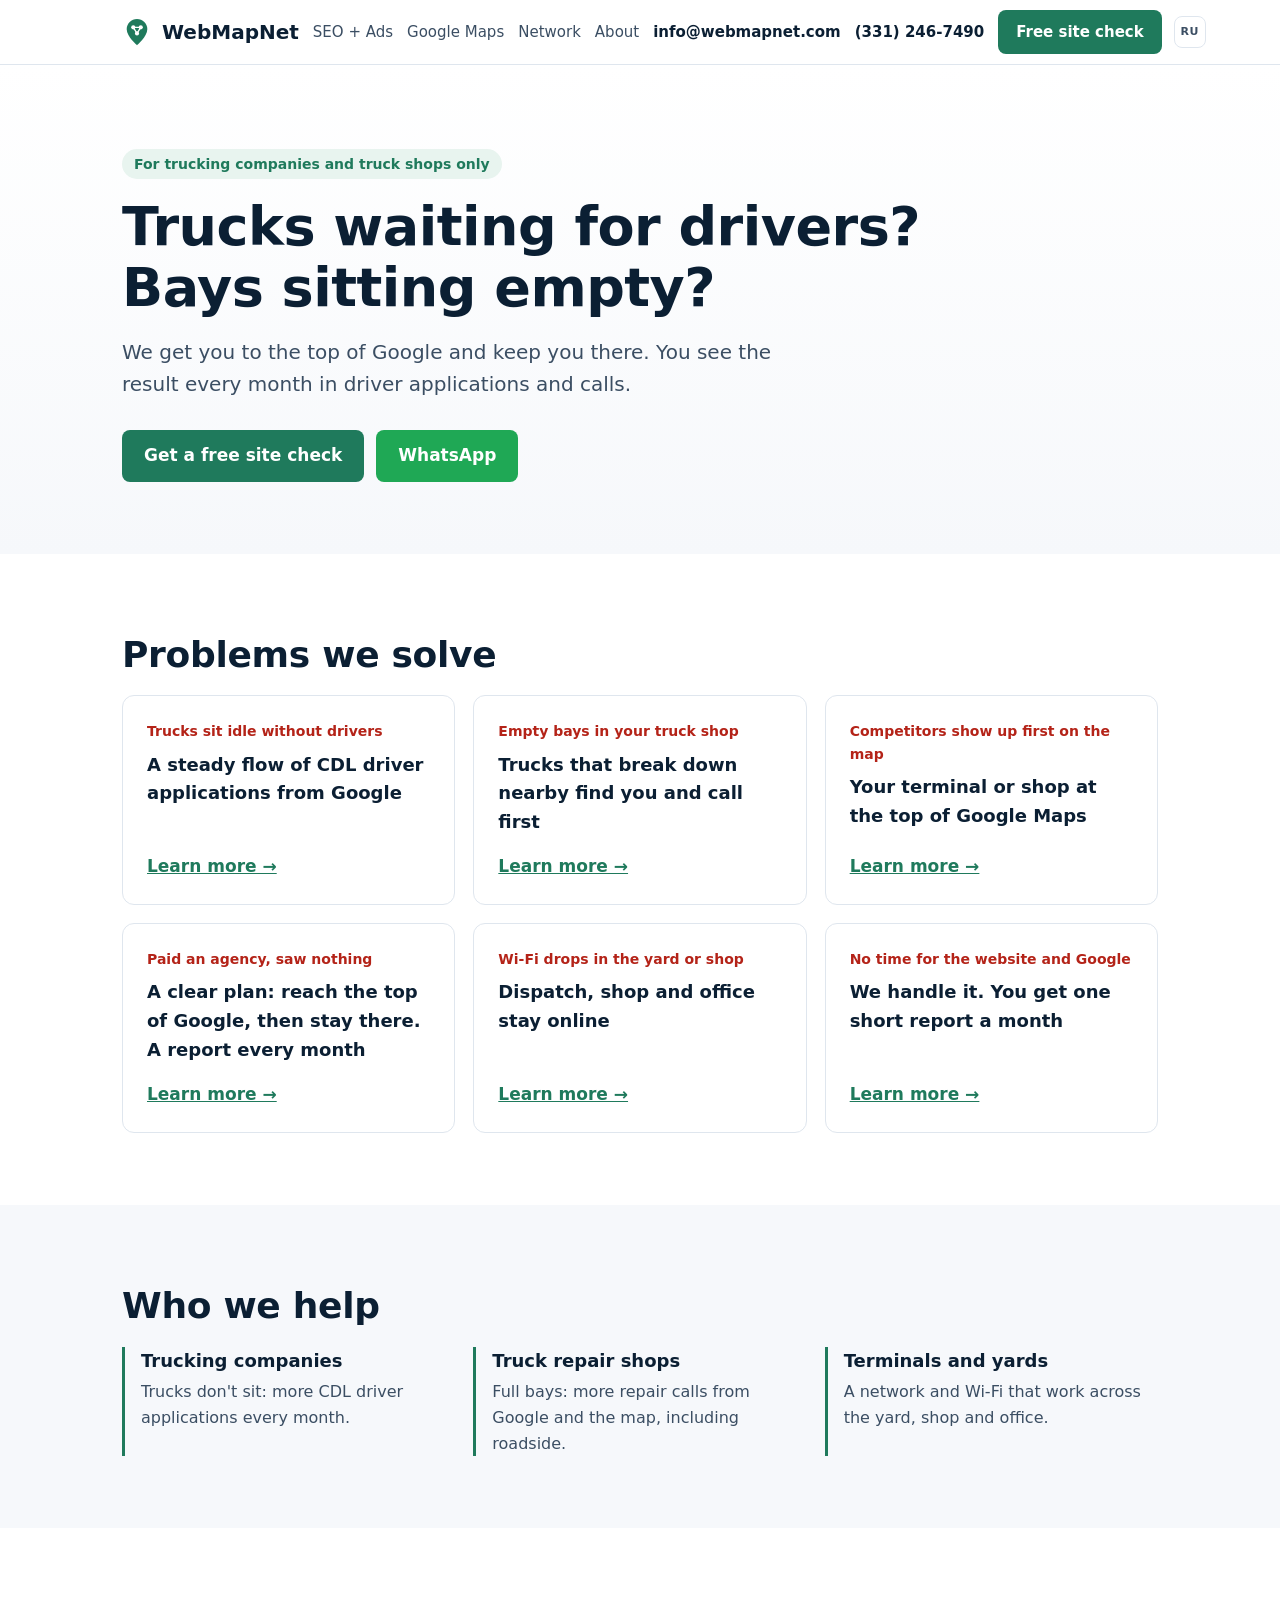
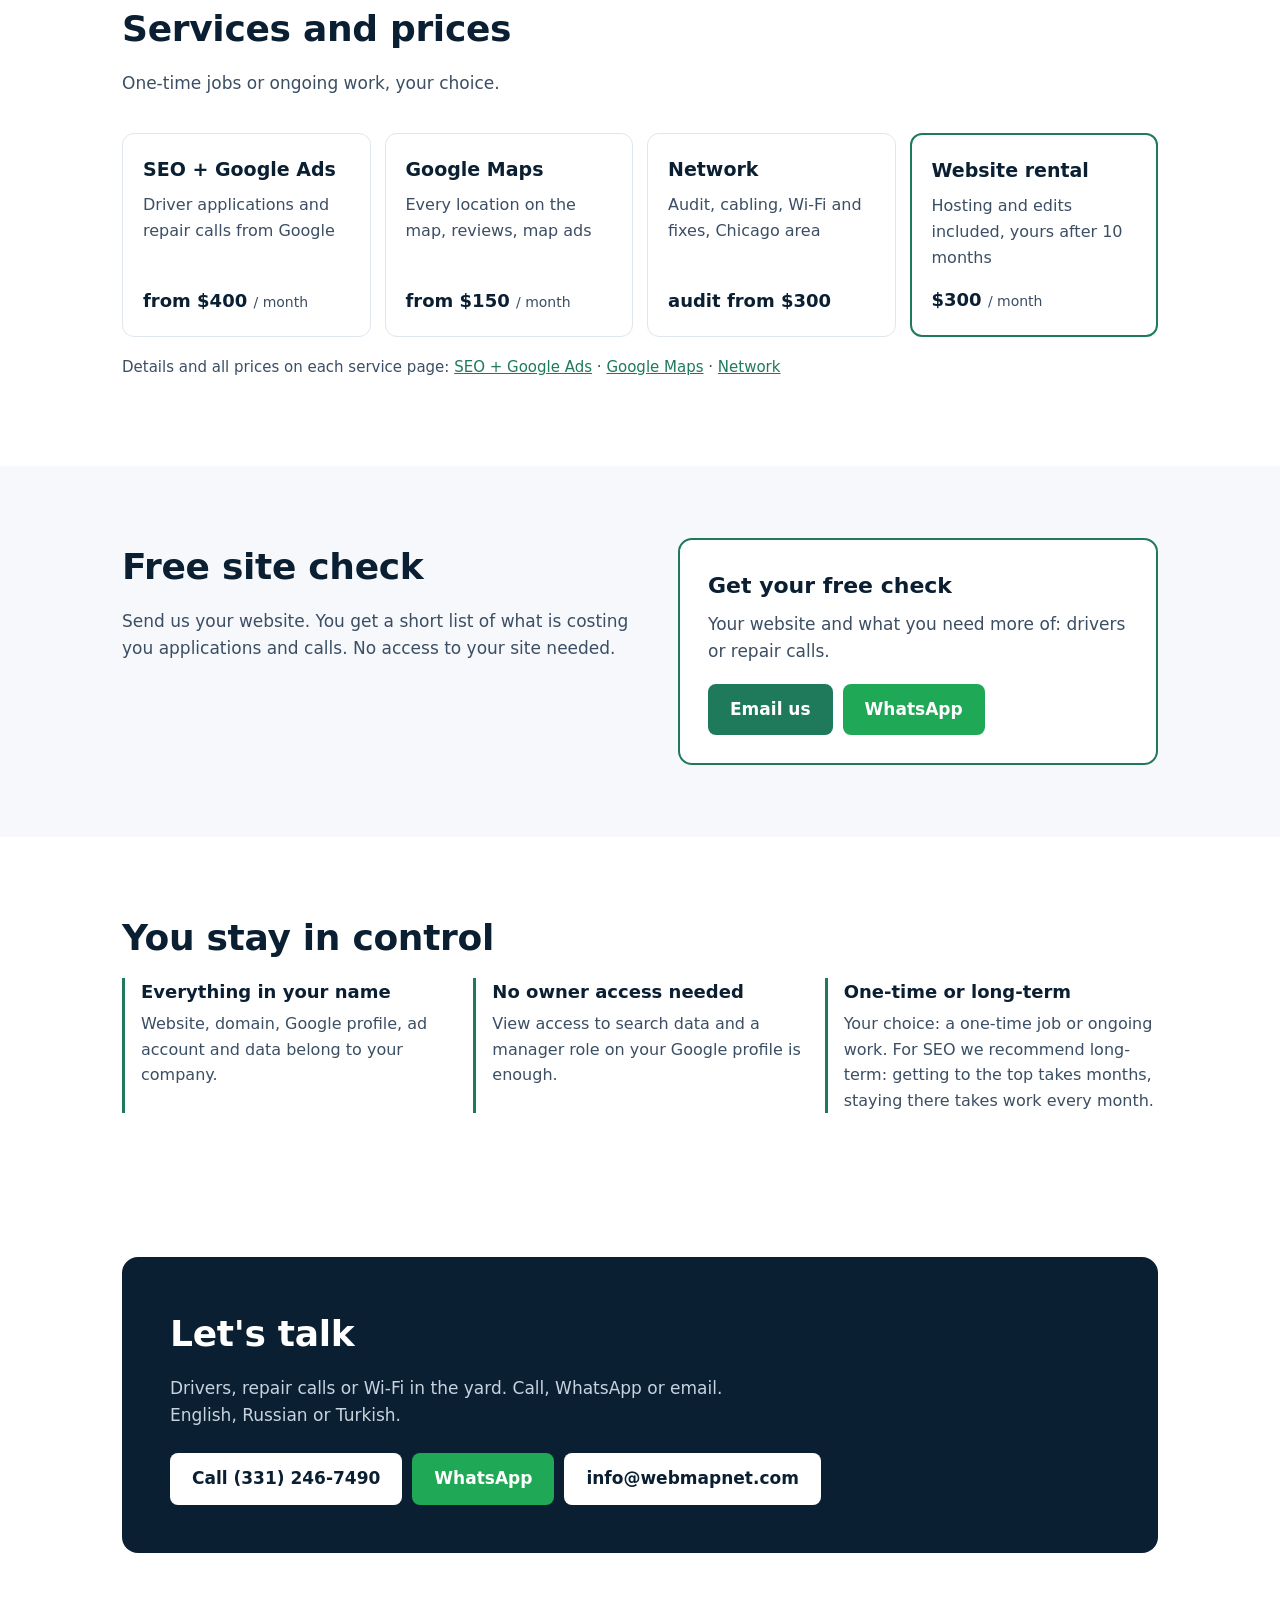
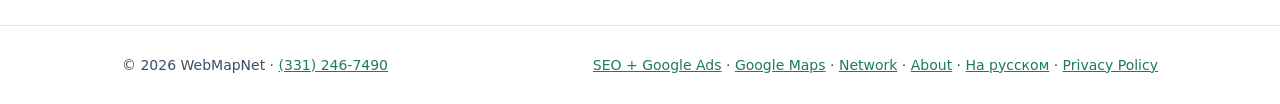
==== commit 56ad54fa: "Language switch: small square, last item in the header Co-Authored-By: Claude Opus 5.5 <noreply@anth" ====
--- a/index.html
+++ b/index.html
@@ -123,9 +123,9 @@
       <a href="/network/">Network</a>
       <a href="/about/">About</a>
       <a class="phone email" href="mailto:info@webmapnet.com?subject=Trucking%20marketing">info@webmapnet.com</a>
-      <a class="lang" href="/ru/" hreflang="ru" lang="ru">RU</a>
       <a class="phone tel" href="tel:+13312467490">(331) 246-7490</a>
       <a class="btn" href="/#check">Free<span class="long"> site</span> check</a>
+      <a class="lang" href="/ru/" hreflang="ru" lang="ru" title="Русский" aria-label="Русская версия">RU</a>
     </nav>
   </div>
 </header>
--- a/styles.css
+++ b/styles.css
@@ -98,9 +98,10 @@
 .finds.plain li{padding-left:16px}
 .finds.plain li:before{content:none}
 @media (max-width:1280px){.nav nav a{margin-left:14px}}
-.nav nav a.lang{font-weight:700;font-size:13px;border:1px solid var(--line);border-radius:6px;padding:4px 8px}
-.nav nav a.lang{display:inline-block!important}
-@media (max-width:720px){.nav nav a.btn.wa{display:none}.nav nav a.lang{margin-left:10px}}
-@media (max-width:380px){.nav nav a.lang{margin-left:6px;padding:3px 6px}.brand{font-size:16px;gap:6px}.brand svg{width:24px;height:24px}.nav nav a.btn{padding:8px 10px;font-size:13px}}
 .card p.pq,.pq{color:#b42318;font-size:14px;font-weight:700;margin:0 0 8px;text-transform:none}
 .card.prob h3{font-size:18px;margin:0}
+.nav nav a.lang{display:inline-flex!important;align-items:center;justify-content:center;width:32px;height:32px;padding:0;margin-left:12px;border:1px solid var(--line);border-radius:8px;font-size:11px;font-weight:700;letter-spacing:.4px;color:var(--ink2);text-decoration:none;flex:none;transition:border-color .15s,color .15s,background .15s}
+.nav nav a.lang:hover,.nav nav a.lang:focus-visible{border-color:var(--ink);color:var(--ink);background:#fff}
+@media (max-width:720px){.nav nav a.btn.wa{display:none}.nav nav a.lang{margin-left:8px}}
+@media (max-width:380px){.nav nav a.lang{width:28px;height:28px;font-size:10px;margin-left:6px}}
+@media (max-width:380px){.brand{font-size:16px;gap:6px}.brand svg{width:24px;height:24px}.nav nav a.btn{padding:8px 10px;font-size:13px}}
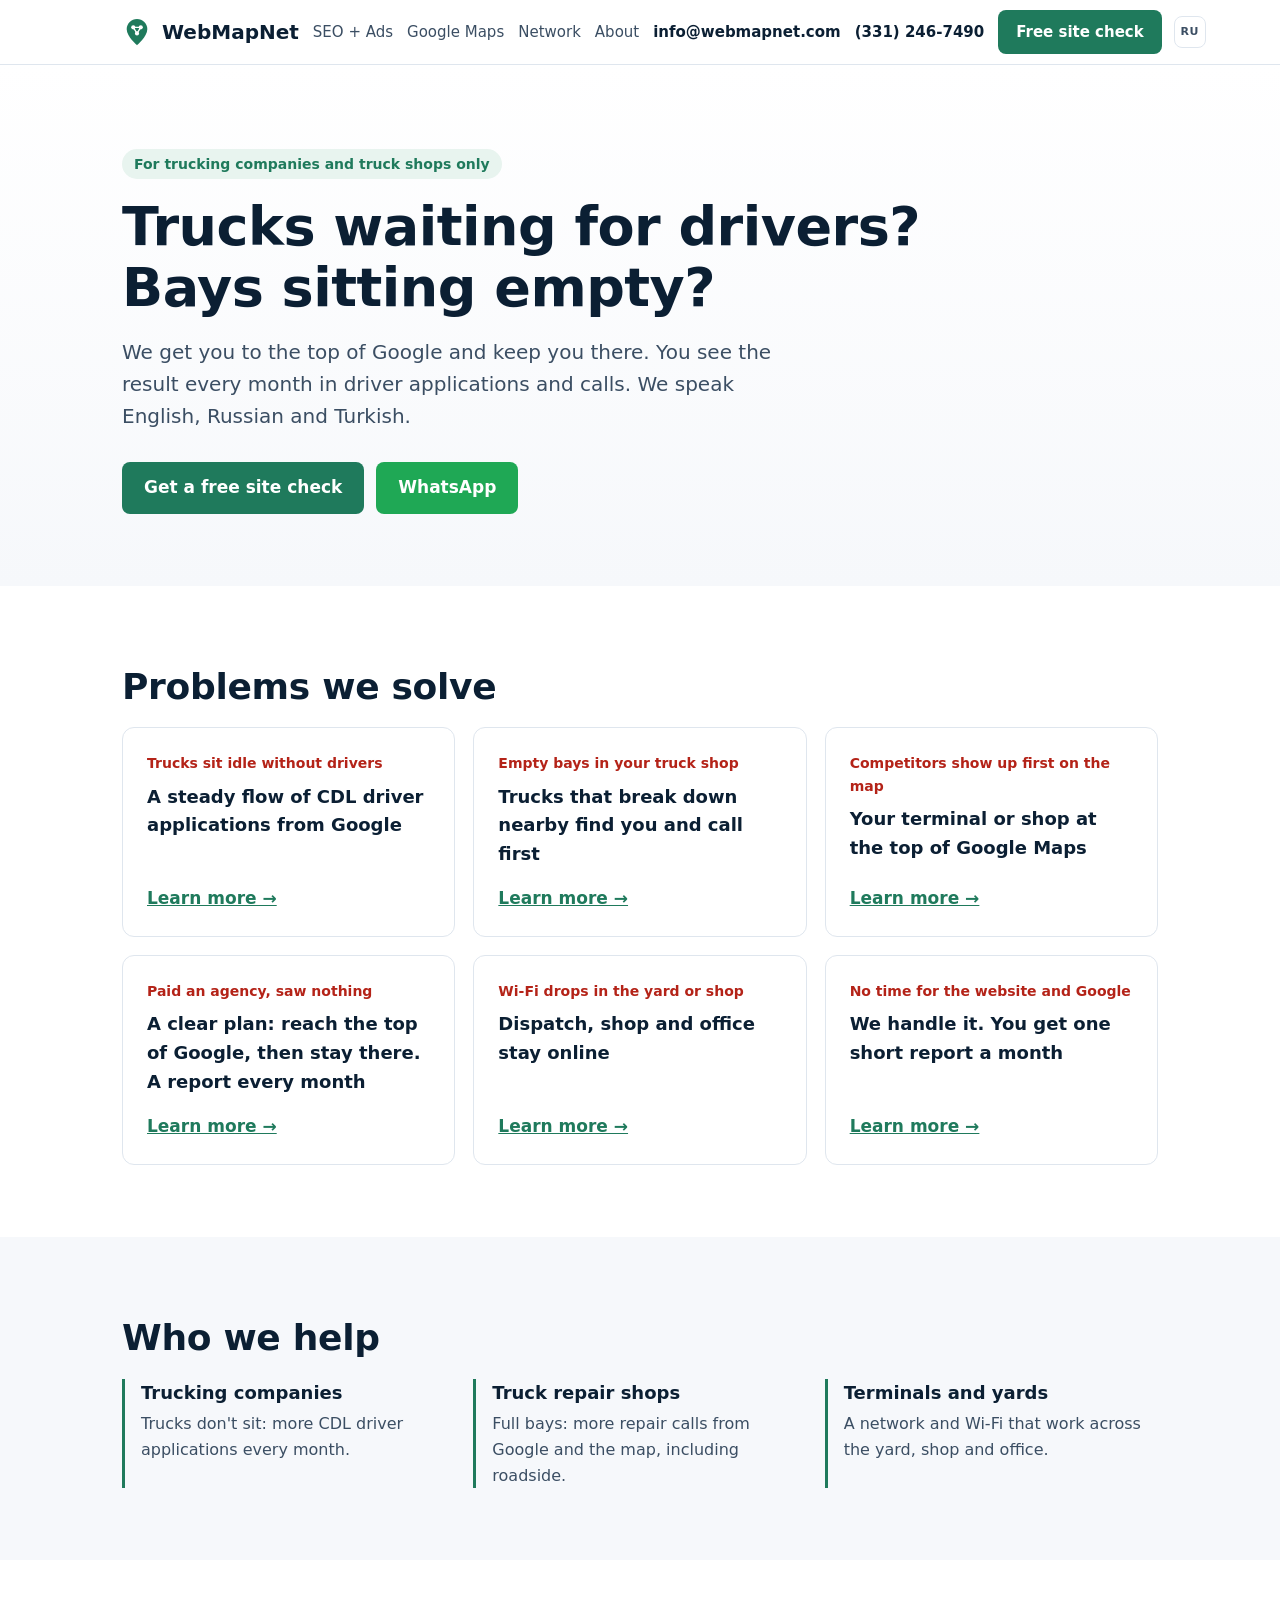
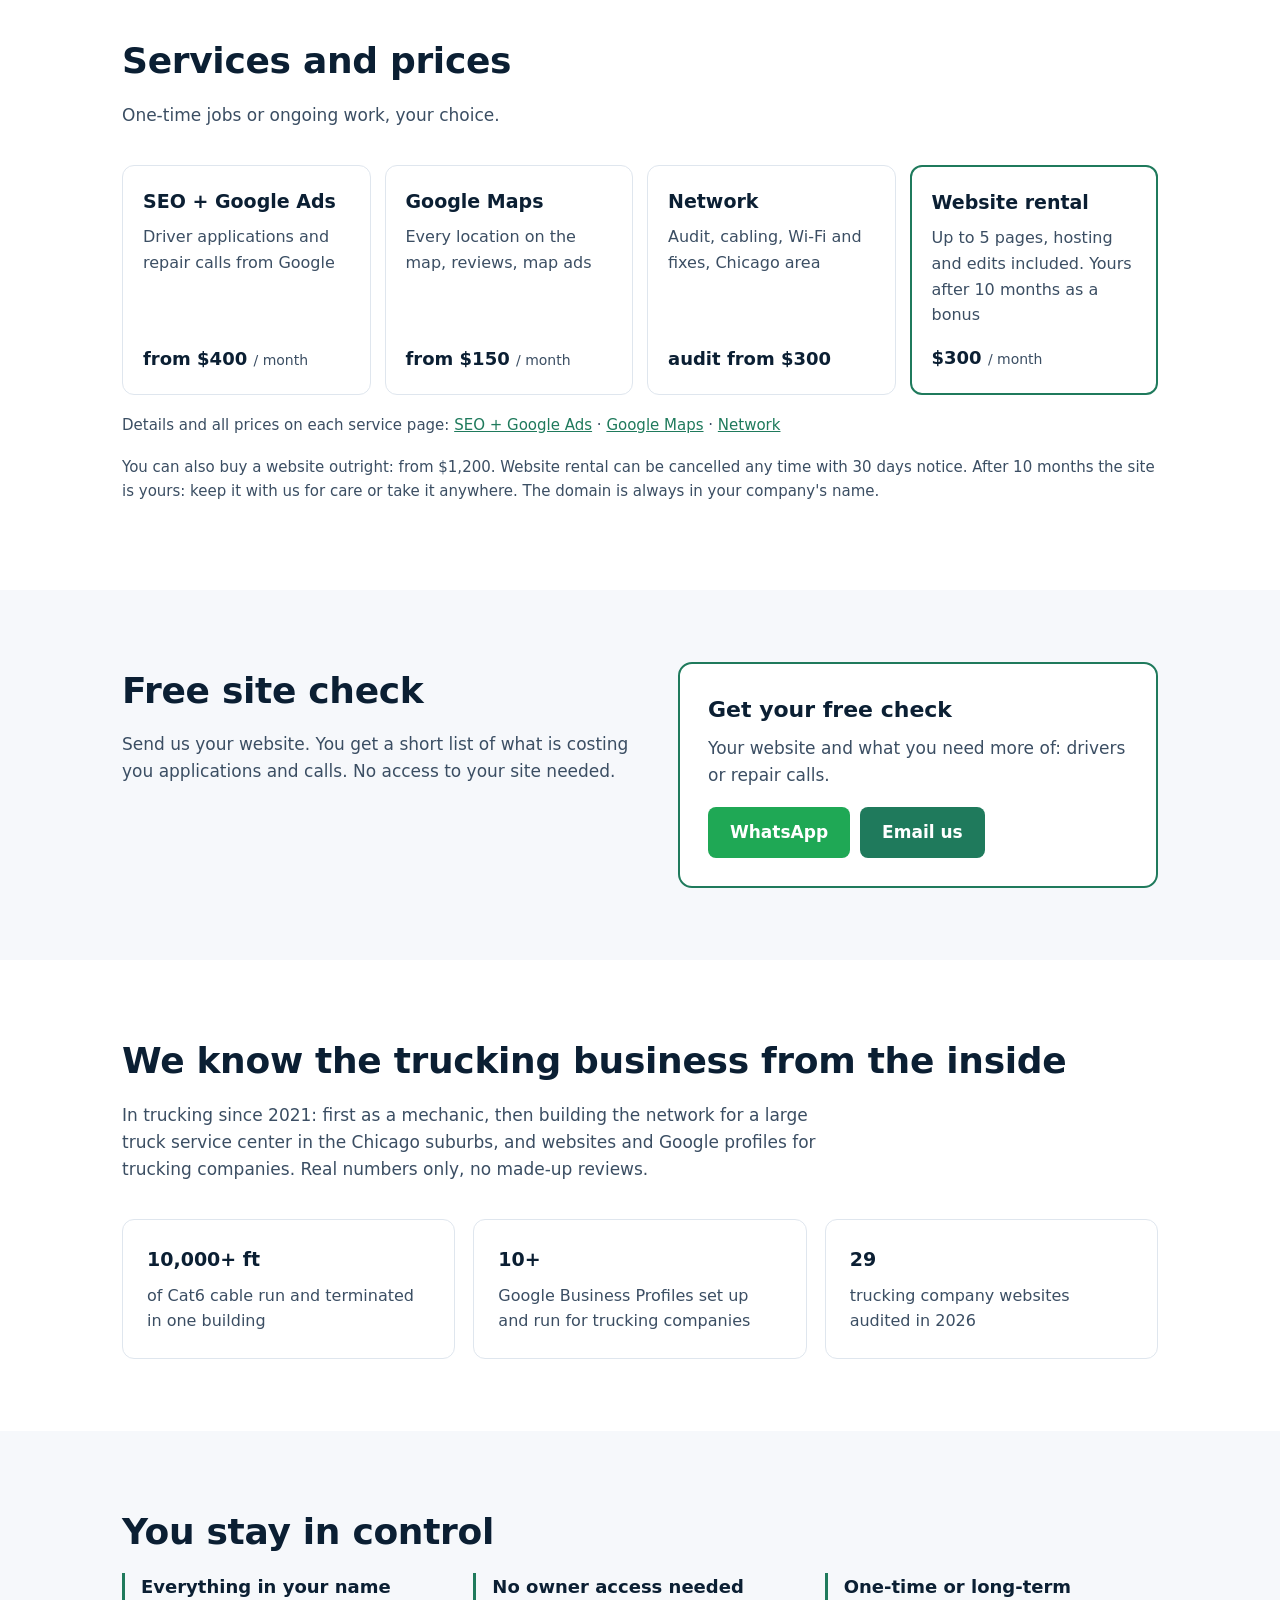
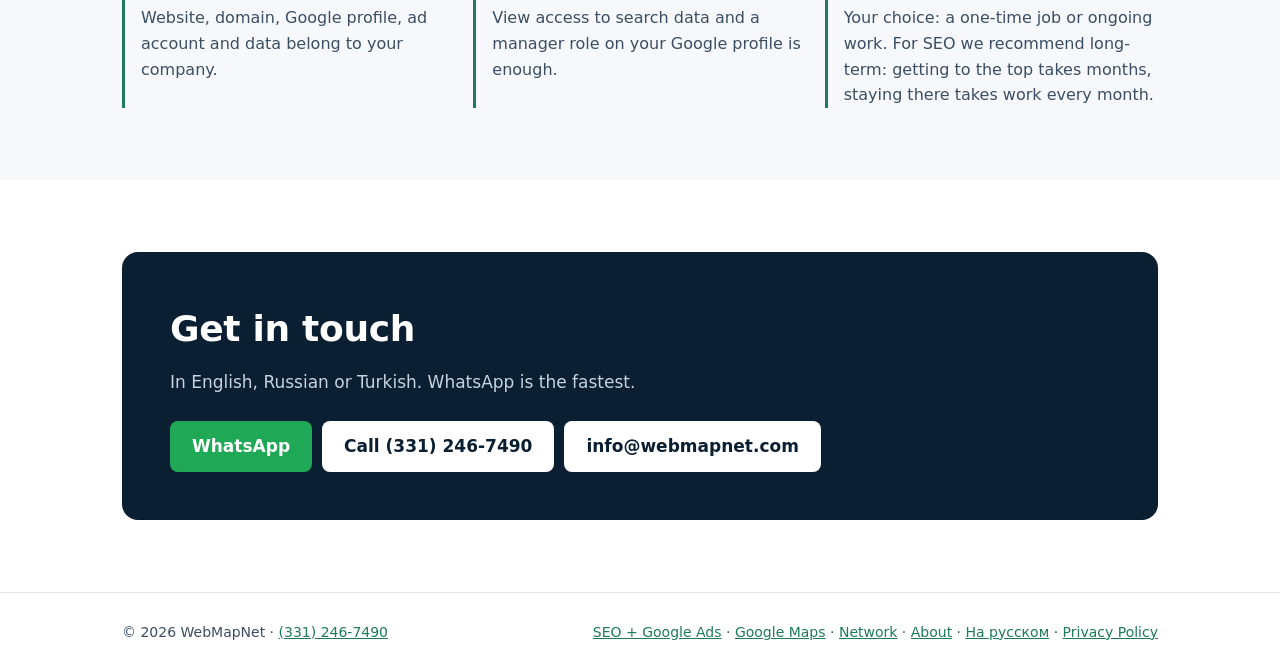
==== commit 57ccd531: "Align EN and RU versions: same header, buttons, sections and numbers Co-Authored-By: Claude Opus 5.5" ====
--- a/index.html
+++ b/index.html
@@ -135,7 +135,7 @@
   <div class="wrap">
     <span class="eyebrow">For trucking companies and truck shops only</span>
     <h1>Trucks waiting for drivers? Bays sitting empty?</h1>
-    <p>We get you to the top of Google and keep you there. You see the result every month in driver applications and calls.</p>
+    <p>We get you to the top of Google and keep you there. You see the result every month in driver applications and calls. We speak English, Russian and Turkish.</p>
     <div class="ctas btns">
       <a class="btn" href="#check">Get a free site check</a>
       <a class="btn wa" href="https://wa.me/13312467490?text=Hi%20WebMapNet%2C%20" target="_blank" rel="noopener">WhatsApp</a>
@@ -176,9 +176,10 @@
       <div class="card"><h3>SEO + Google Ads</h3><p>Driver applications and repair calls from Google</p><div class="price">from $400 <small>/ month</small></div></div>
       <div class="card"><h3>Google Maps</h3><p>Every location on the map, reviews, map ads</p><div class="price">from $150 <small>/ month</small></div></div>
       <div class="card"><h3>Network</h3><p>Audit, cabling, Wi-Fi and fixes, Chicago area</p><div class="price">audit from $300</div></div>
-      <div class="card featured"><h3>Website rental</h3><p>Hosting and edits included, yours after 10 months</p><div class="price">$300 <small>/ month</small></div></div>
+      <div class="card featured"><h3>Website rental</h3><p>Up to 5 pages, hosting and edits included. Yours after 10 months as a bonus</p><div class="price">$300 <small>/ month</small></div></div>
     </div>
     <p class="note">Details and all prices on each service page: <a href="/seo-google-ads/">SEO + Google Ads</a> &middot; <a href="/google-maps/">Google Maps</a> &middot; <a href="/network/">Network</a></p>
+    <p class="note">You can also buy a website outright: from $1,200. Website rental can be cancelled any time with 30 days notice. After 10 months the site is yours: keep it with us for care or take it anywhere. The domain is always in your company's name.</p>
   </div>
 </section>
 
@@ -192,14 +193,26 @@
       <h3>Get your free check</h3>
       <p>Your website and what you need more of: drivers or repair calls.</p>
       <div class="btns">
+        <a class="btn wa" href="https://wa.me/13312467490?text=Hi%20WebMapNet%2C%20I%27d%20like%20a%20free%20site%20check.%20Website%3A%20" target="_blank" rel="noopener">WhatsApp</a>
         <a class="btn" href="mailto:info@webmapnet.com?subject=Free%20site%20check&amp;body=Website%3A%20%0AWhat%20we%20want%20more%20of%3A%20">Email us</a>
-        <a class="btn wa" href="https://wa.me/13312467490?text=Hi%20WebMapNet%2C%20I%27d%20like%20a%20free%20site%20check.%20Website%3A%20" target="_blank" rel="noopener">WhatsApp</a>
       </div>
     </div>
   </div>
 </section>
 
-<section>
+<section id="about">
+  <div class="wrap">
+    <h2>We know the trucking business from the inside</h2>
+    <p class="lead">In trucking since 2021: first as a mechanic, then building the network for a large truck service center in the Chicago suburbs, and websites and Google profiles for trucking companies. Real numbers only, no made-up reviews.</p>
+    <div class="grid">
+      <div class="card"><h3>10,000+ ft</h3><p>of Cat6 cable run and terminated in one building</p></div>
+      <div class="card"><h3>10+</h3><p>Google Business Profiles set up and run for trucking companies</p></div>
+      <div class="card"><h3>29</h3><p>trucking company websites audited in 2026</p></div>
+    </div>
+  </div>
+</section>
+
+<section class="alt">
   <div class="wrap">
     <h2>You stay in control</h2>
     <div class="promise">
@@ -214,12 +227,12 @@
   <div class="wrap">
     <div class="contact">
       <div>
-        <h2>Let's talk</h2>
-        <p>Drivers, repair calls or Wi-Fi in the yard. Call, WhatsApp or email. English, Russian or Turkish.</p>
+        <h2>Get in touch</h2>
+        <p>In English, Russian or Turkish. WhatsApp is the fastest.</p>
       </div>
       <div class="btns">
+        <a class="btn wa" href="https://wa.me/13312467490?text=Hi%20WebMapNet%2C%20" target="_blank" rel="noopener">WhatsApp</a>
         <a class="btn" href="tel:+13312467490">Call (331) 246-7490</a>
-        <a class="btn wa" href="https://wa.me/13312467490?text=Hi%20WebMapNet%2C%20" target="_blank" rel="noopener">WhatsApp</a>
         <a class="btn" href="mailto:info@webmapnet.com?subject=Trucking%20marketing">info@webmapnet.com</a>
       </div>
     </div>
--- a/styles.css
+++ b/styles.css
@@ -105,3 +105,5 @@
 @media (max-width:720px){.nav nav a.btn.wa{display:none}.nav nav a.lang{margin-left:8px}}
 @media (max-width:380px){.nav nav a.lang{width:28px;height:28px;font-size:10px;margin-left:6px}}
 @media (max-width:380px){.brand{font-size:16px;gap:6px}.brand svg{width:24px;height:24px}.nav nav a.btn{padding:8px 10px;font-size:13px}}
+.nav .short{display:none}
+@media (max-width:380px){.nav .short{display:inline}}
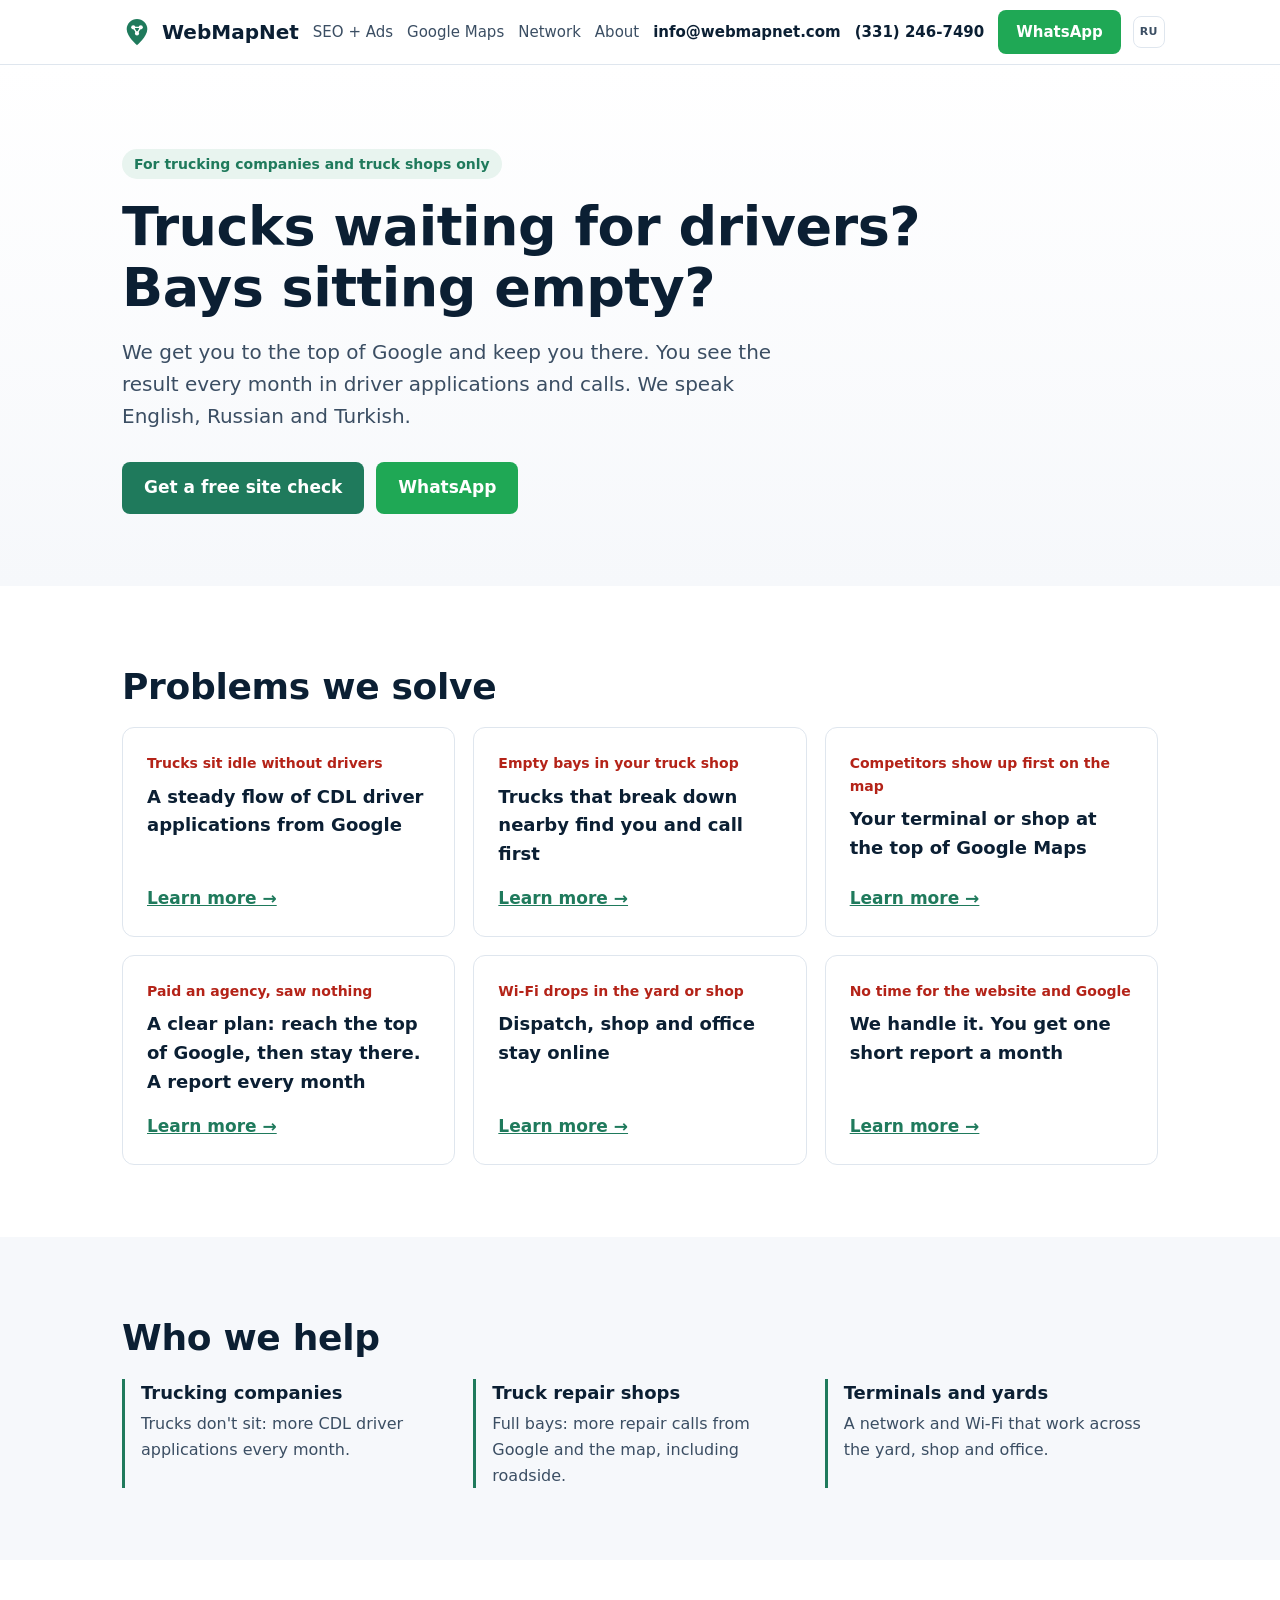
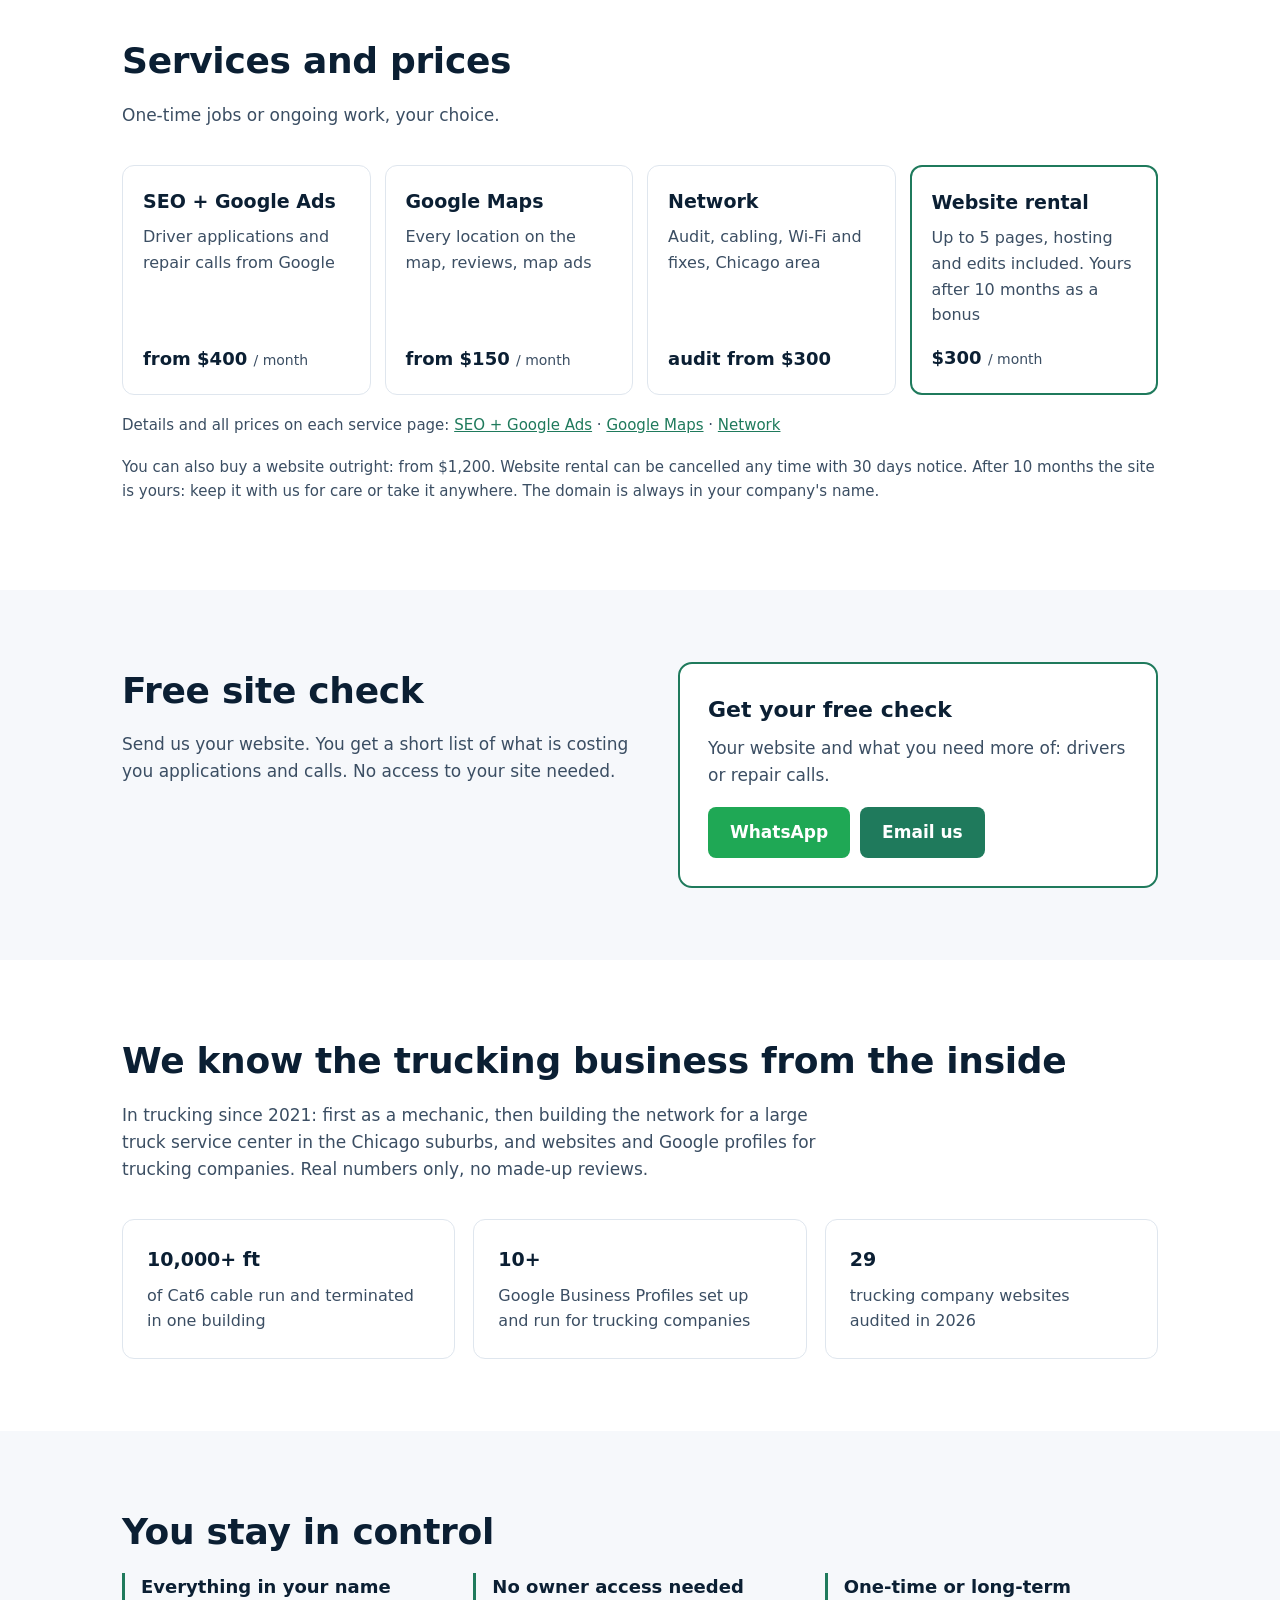
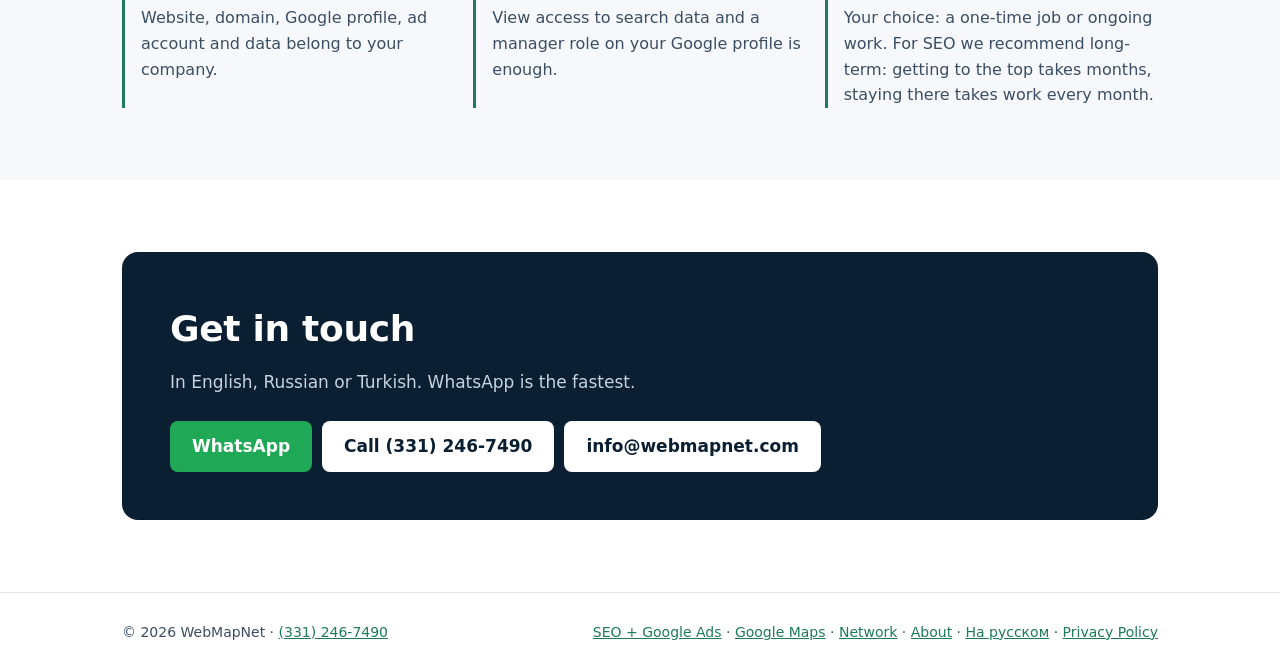
==== commit e9699fad: "EN header: WhatsApp button, same as RU Co-Authored-By: Claude Opus 5.5 <noreply@anthropic.com> Claud" ====
--- a/index.html
+++ b/index.html
@@ -124,7 +124,7 @@
       <a href="/about/">About</a>
       <a class="phone email" href="mailto:info@webmapnet.com?subject=Trucking%20marketing">info@webmapnet.com</a>
       <a class="phone tel" href="tel:+13312467490">(331) 246-7490</a>
-      <a class="btn" href="/#check">Free<span class="long"> site</span> check</a>
+      <a class="btn wa" href="https://wa.me/13312467490?text=Hi%20WebMapNet%2C%20" target="_blank" rel="noopener">WhatsApp</a>
       <a class="lang" href="/ru/" hreflang="ru" lang="ru" title="Русский" aria-label="Русская версия">RU</a>
     </nav>
   </div>
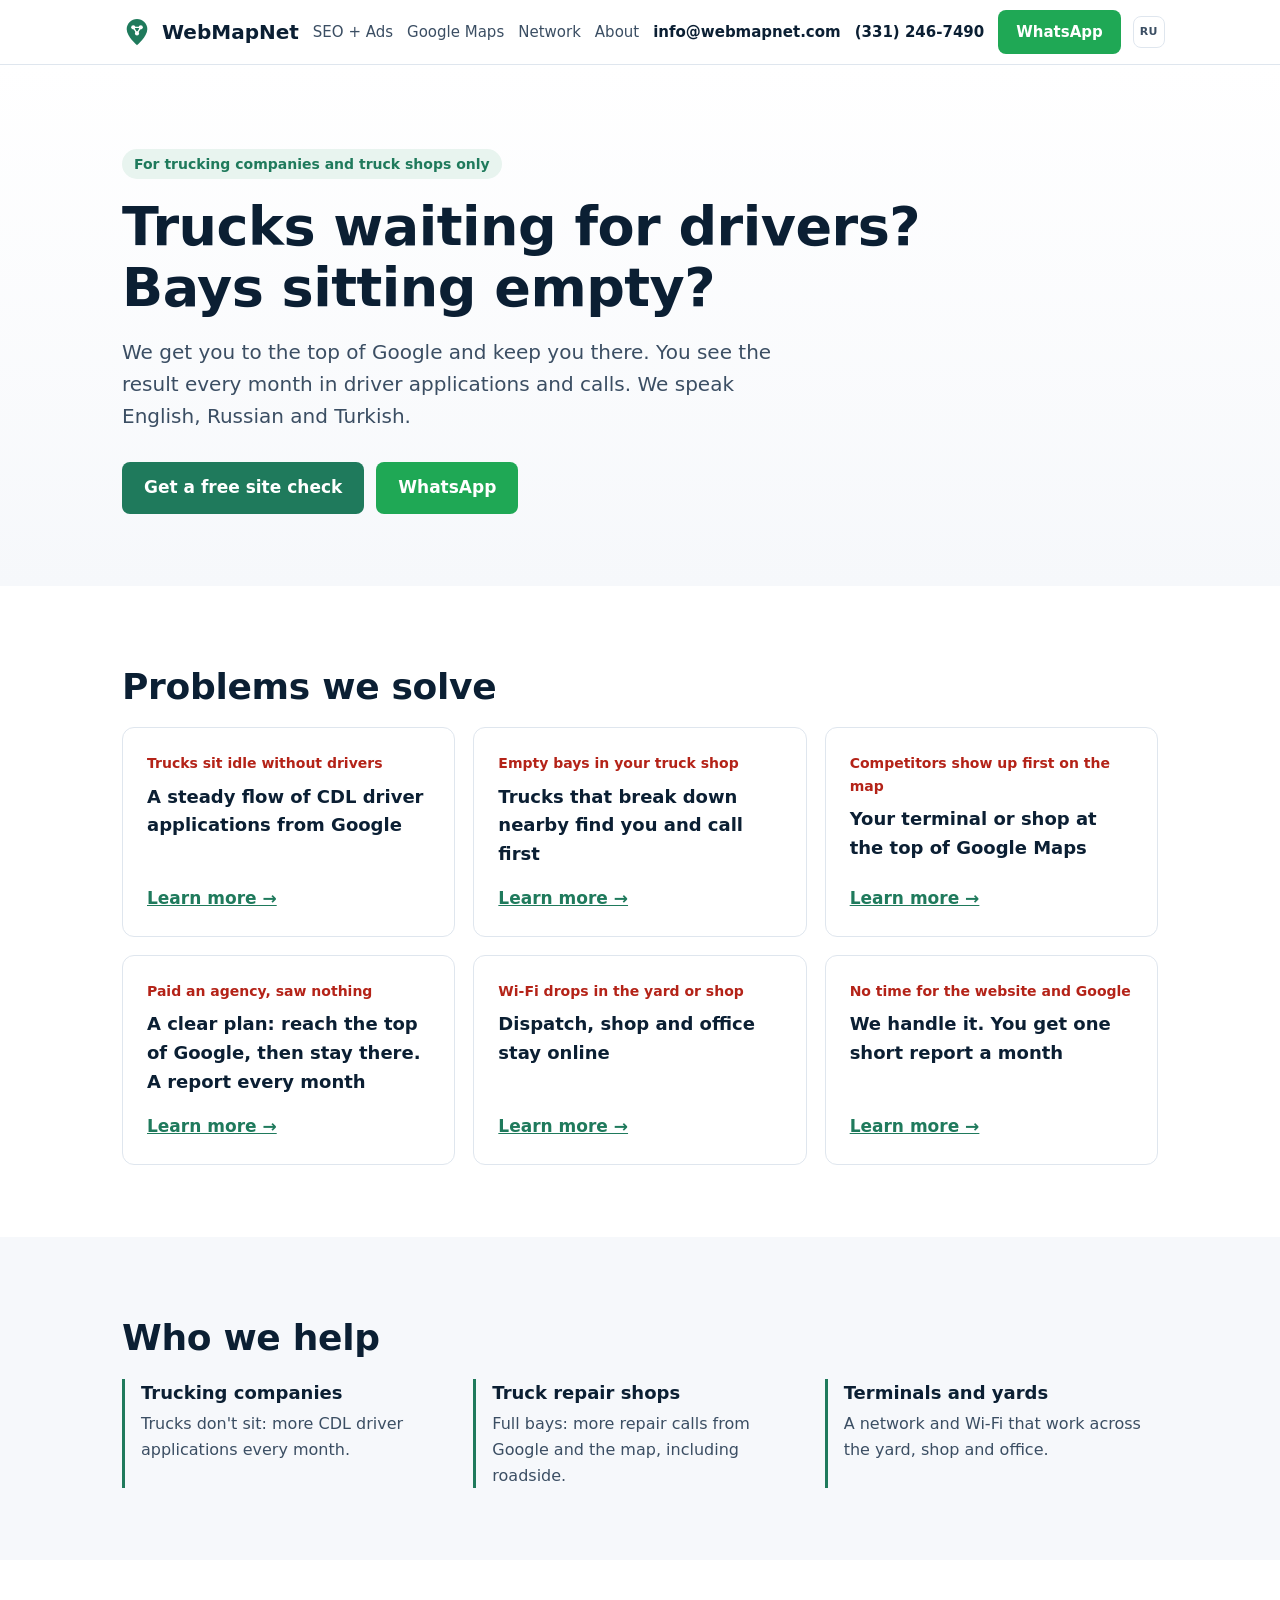
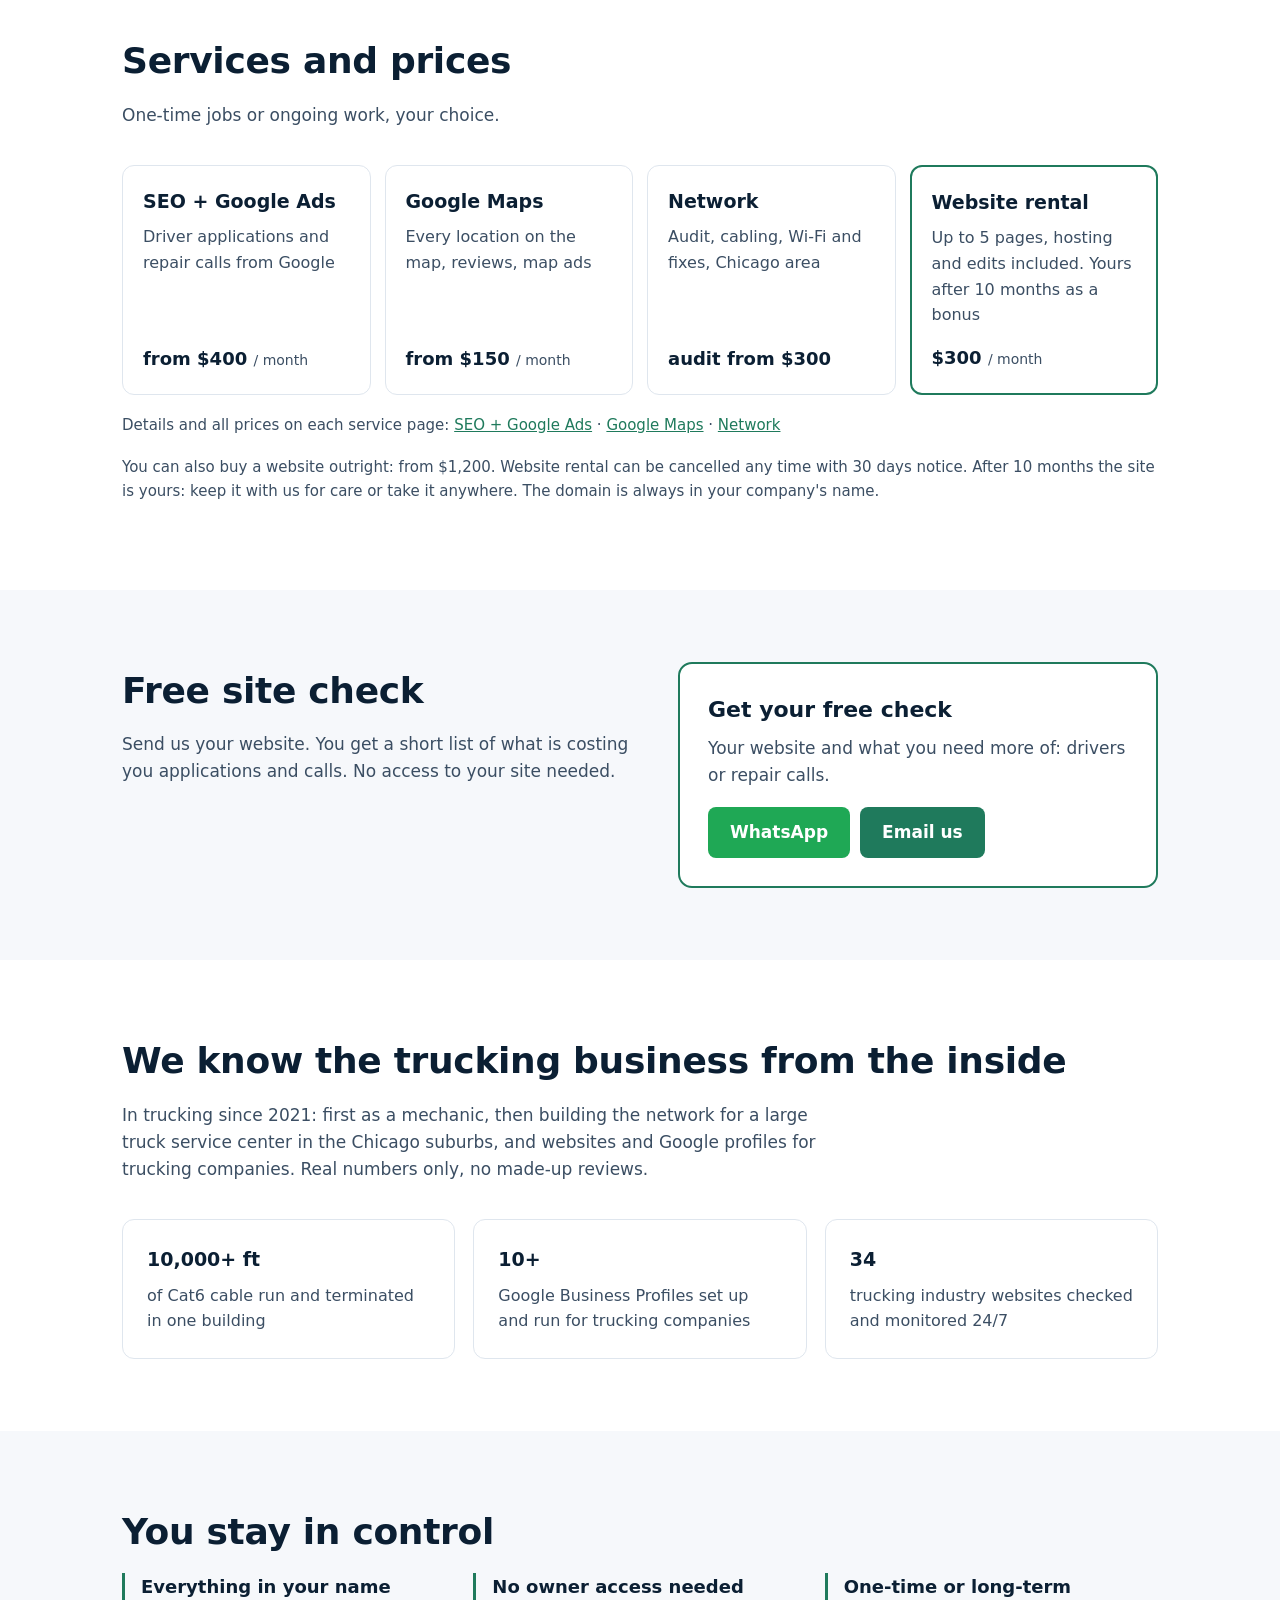
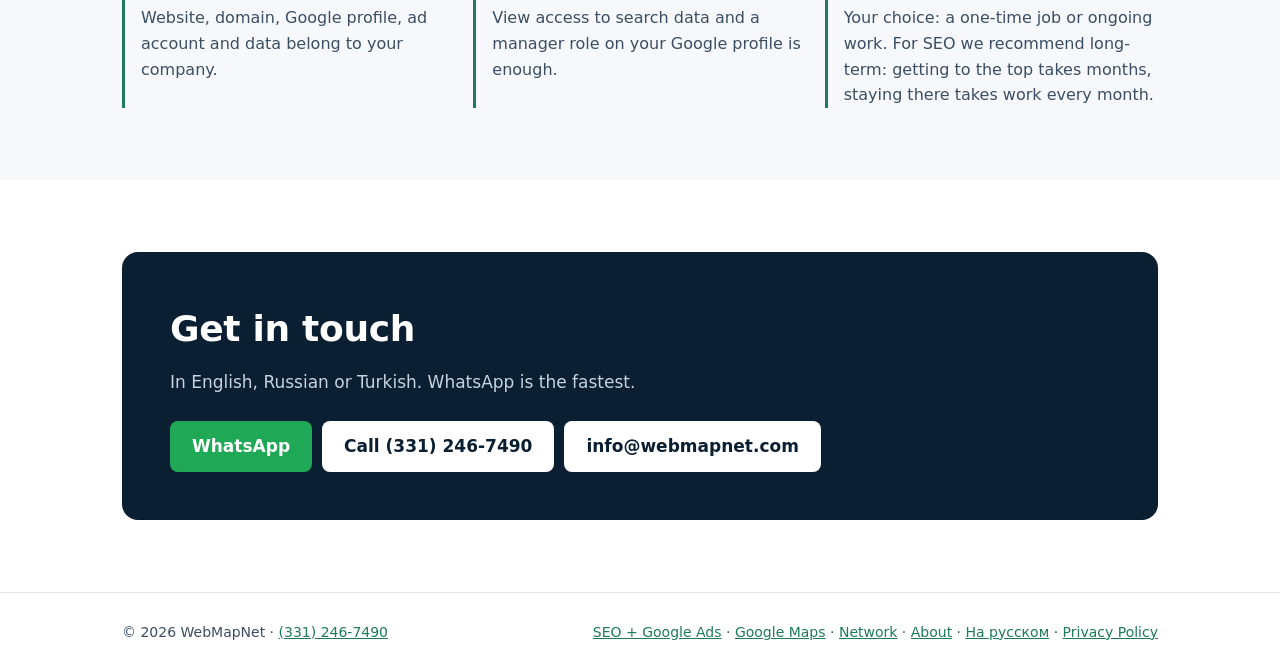
==== commit 31537f24: "34 trucking industry websites checked and monitored (EN and RU) Co-Authored-By: Claude Opus 5.5 <nor" ====
--- a/index.html
+++ b/index.html
@@ -207,7 +207,7 @@
     <div class="grid">
       <div class="card"><h3>10,000+ ft</h3><p>of Cat6 cable run and terminated in one building</p></div>
       <div class="card"><h3>10+</h3><p>Google Business Profiles set up and run for trucking companies</p></div>
-      <div class="card"><h3>29</h3><p>trucking company websites audited in 2026</p></div>
+      <div class="card"><h3>34</h3><p>trucking industry websites checked and monitored 24/7</p></div>
     </div>
   </div>
 </section>
